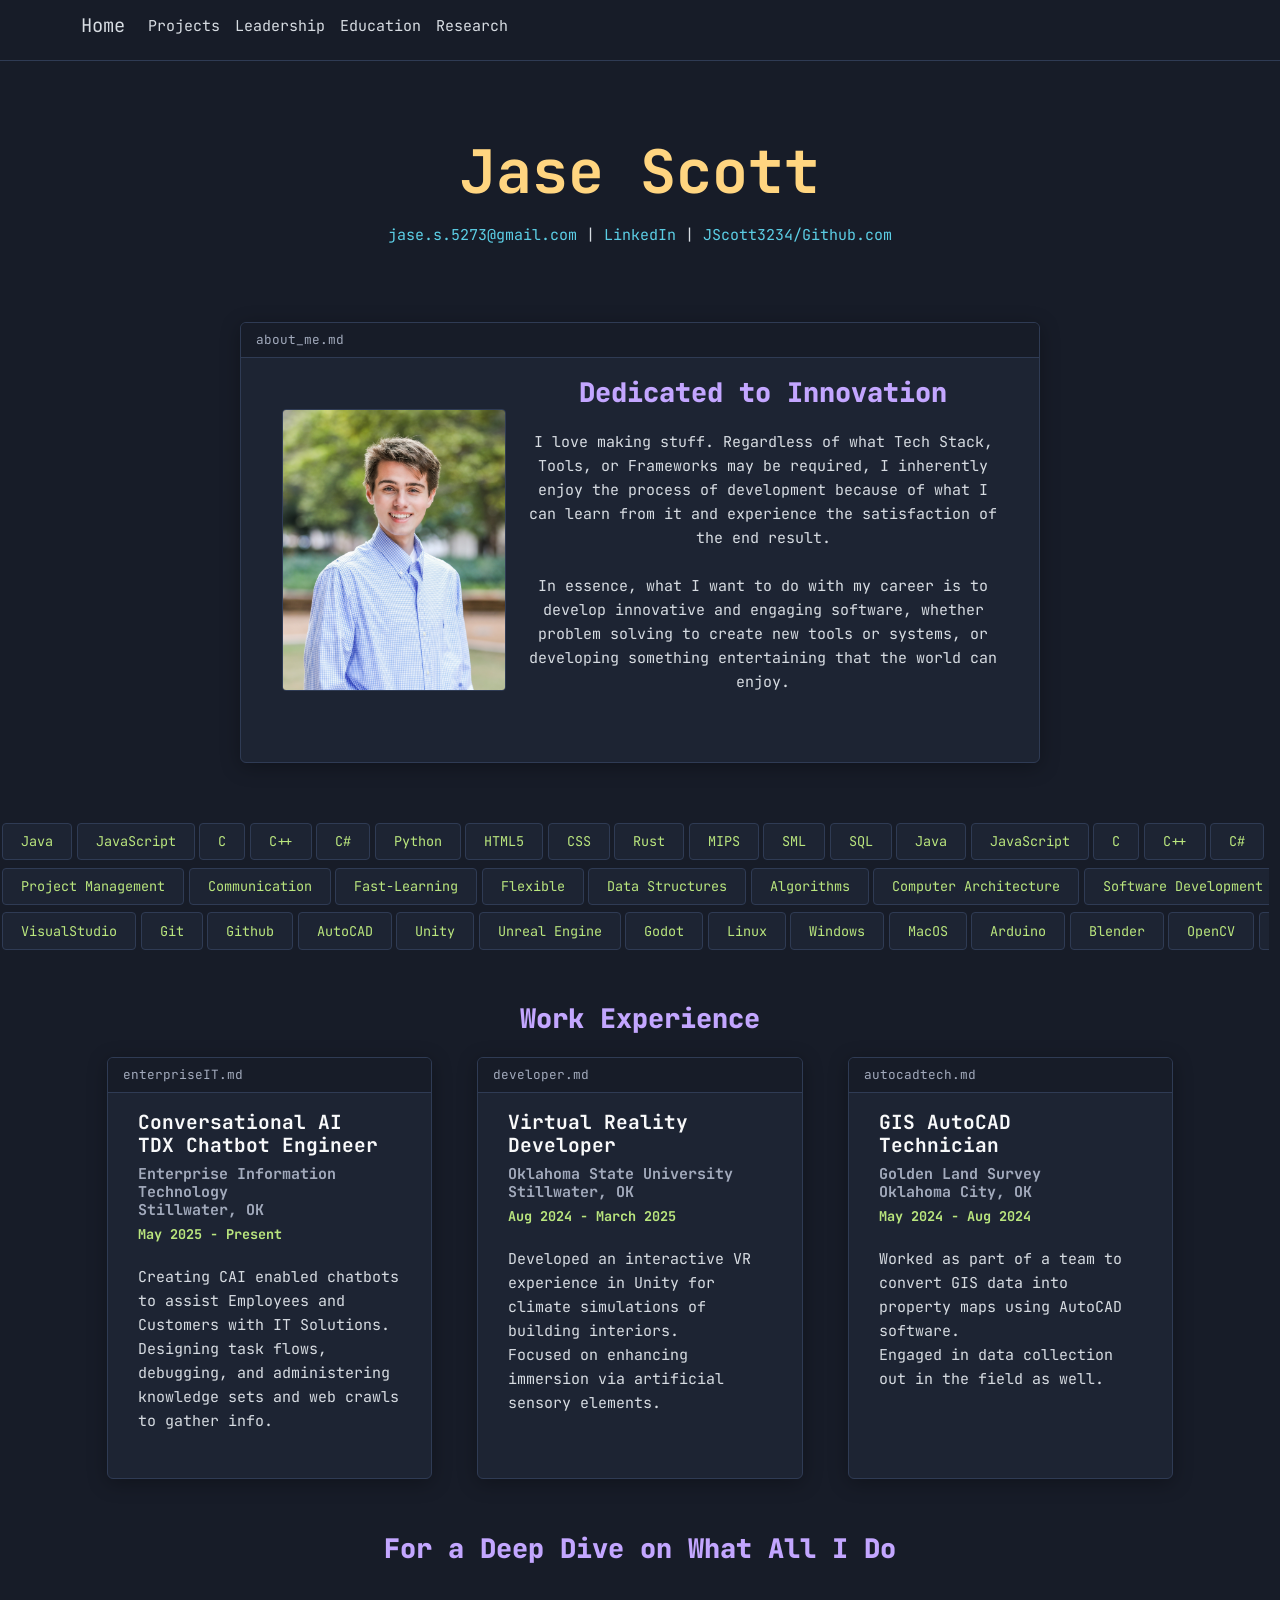
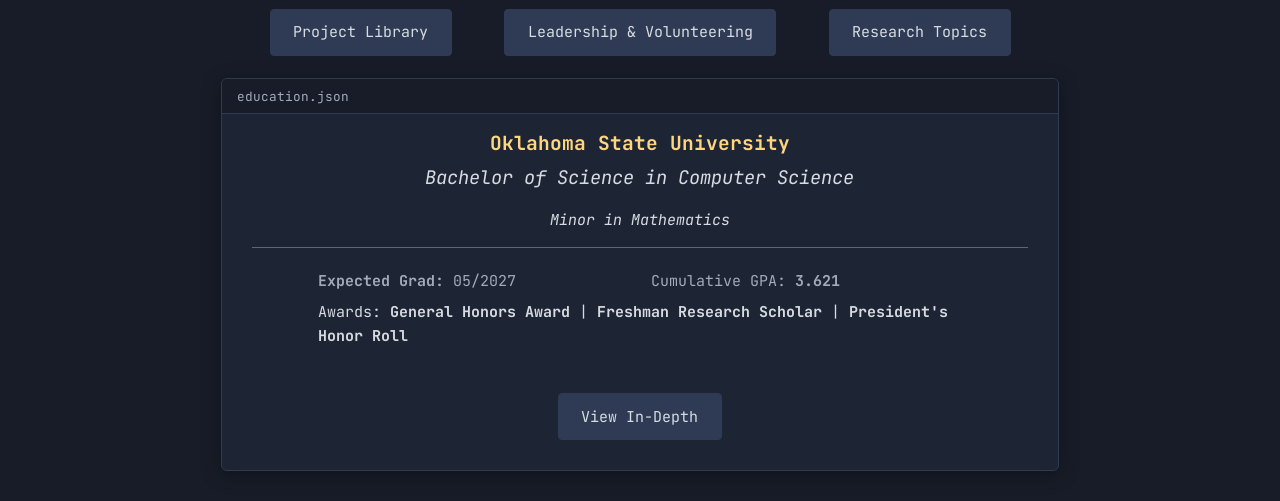
==== index.html @ 1dbb89af "Detail Fixes love me some smaller details, anyone to notice them does." ====
<!DOCTYPE html>
<html lang="en">

<head>
    <meta charset="utf-8" />
    <meta name="viewport" content="width=device-width, initial-scale=1.0" />
    <title>Jase Scott</title>
    <link href="https://cdn.jsdelivr.net/npm/bootstrap@5.3.3/dist/css/bootstrap.min.css" rel="stylesheet"
        integrity="sha384-QWTKZyjpPEjISv5WaRU9OFeRpok6YctnYmDr5pNlyT2bRjXh0JMhjY6hW+ALEwIH" crossorigin="anonymous">
    <link rel="stylesheet" href="./css/halcyon.css" asp-append-version="true" />
    <link rel="preconnect" href="https://fonts.googleapis.com">
    <link rel="preconnect" href="https://fonts.gstatic.com" crossorigin>
    <link href="https://fonts.googleapis.com/css2?family=Montserrat:ital,wght@0,100..900;1,100..900&display=swap"
        rel="stylesheet">
</head>

<body>
    <header>
        <nav class="navbar navbar-expand-sm navbar-dark box-shadow pb-3 pt-2" style="background-color: #162957;">
            <div class="container">
                <a class="navbar-brand" href="../index.html" style="color: mintcream;">Home</a>
            
                <button class="navbar-toggler" type="button" data-bs-toggle="collapse" data-bs-target="#navbarNav"
                    aria-controls="navbarNav" aria-expanded="false" aria-label="Toggle navigation">
                    <span class="navbar-toggler-icon"></span>
                </button>
            
                <div class="collapse navbar-collapse justify-content-between" id="navbarNav">
                    <ul class="navbar-nav flex-grow-1">
                        <li class="nav-item"><a class="nav-link" href="../pages/projects.html">Projects</a></li>
                        <li class="nav-item"><a class="nav-link" href="../pages/leadership.html">Leadership</a></li>
                        <li class="nav-item"><a class="nav-link" href="../pages/education.html">Education</a></li>
                        <li class="nav-item"><a class="nav-link" href="../pages/research.html">Research</a></li>
                    </ul>
                </div>
            </div>
        </nav>
    </header>
    <div class="container-fluid p-0 overflow-x-hidden">
        <main role="main" class="pb-0">

            <!-- Banner -->
            <div class="row banner justify-content-center">
                <h1>Jase Scott</h1>
                <div class="contactInfo">
                    <!-- TODO: What if I replaced these with SVG icons instead of text?-->
                    <p><a href="mailto:jase.s.5273@gmail.com" target="_blank">jase.s.5273@gmail.com</a> | <a
                            class="linklist" href="https://www.linkedin.com/in/jase-scott-a76980309/"
                            target="_blank">LinkedIn</a> | <a href="https://github.com/JScott3234"
                            target="_blank">JScott3234/Github.com</a> </p>
                </div>
            </div>

            <!-- Personal Message -->
            <div class="row personal justify-content-center">
                <div class="col-md-8 px-5 ">
                    <div class="row align-items-center personalContainer editor-container" data-tab="about_me.md">
                        <div class="col-md-4 mb-2">
                            <img src="./images/The_Jase.JPG" alt="Portrait of Jase Scott"
                                class="personalImage img-fluid" />
                        </div>
                        <div class="col-md-8 text-center mb-4">
                            <h2><strong>Dedicated to Innovation</strong></h2>
                            <p>
                                I love making stuff. Regardless of what Tech Stack, Tools, or Frameworks may be
                                required, I inherently enjoy the process of development because of what I can learn from
                                it and experience the satisfaction of the end result.
                                <br />
                                <br />
                                In essence, what I want to do with my career is to develop innovative and engaging
                                software, whether problem solving to create new tools or systems, or developing
                                something
                                entertaining that the world can enjoy.
                            </p>
                        </div>
                    </div>
                </div>
            </div>

            <!-- Skills I want to DOM Pop it, but I also don't know how taxing it would be on the load time-->
            <div class="row skills">

                <div class="languagesTicker">
                    <span class="tickerItem">Java</span>
                    <span class="tickerItem">JavaScript</span>
                    <span class="tickerItem">C</span>
                    <span class="tickerItem">C++</span>
                    <span class="tickerItem">C#</span>
                    <span class="tickerItem">Python</span>
                    <span class="tickerItem">HTML5</span>
                    <span class="tickerItem">CSS</span>
                    <span class="tickerItem">Rust</span>
                    <span class="tickerItem">MIPS</span>
                    <span class="tickerItem">SML</span>
                    <span class="tickerItem">SQL</span>
                    <span class="tickerItem">Java</span>
                    <span class="tickerItem">JavaScript</span>
                    <span class="tickerItem">C</span>
                    <span class="tickerItem">C++</span>
                    <span class="tickerItem">C#</span>
                    <span class="tickerItem">Python</span>
                    <span class="tickerItem">HTML5</span>
                    <span class="tickerItem">CSS</span>
                    <span class="tickerItem">Rust</span>
                    <span class="tickerItem">MIPS</span>
                    <span class="tickerItem">SML</span>
                    <span class="tickerItem">SQL</span>
                    <span class="tickerItem">Java</span>
                    <span class="tickerItem">JavaScript</span>
                    <span class="tickerItem">C</span>
                    <span class="tickerItem">C++</span>
                    <span class="tickerItem">C#</span>
                    <span class="tickerItem">Python</span>
                    <span class="tickerItem">HTML5</span>
                    <span class="tickerItem">CSS</span>
                    <span class="tickerItem">Rust</span>
                    <span class="tickerItem">MIPS</span>
                    <span class="tickerItem">SML</span>
                    <span class="tickerItem">SQL</span>
                    <span class="tickerItem">Java</span>
                    <span class="tickerItem">JavaScript</span>
                    <span class="tickerItem">C</span>
                    <span class="tickerItem">C++</span>
                    <span class="tickerItem">C#</span>
                    <span class="tickerItem">Python</span>
                    <span class="tickerItem">HTML5</span>
                    <span class="tickerItem">CSS</span>
                    <span class="tickerItem">Rust</span>
                    <span class="tickerItem">MIPS</span>
                    <span class="tickerItem">SML</span>
                    <span class="tickerItem">SQL</span>
                </div>

                <div class="skillsTicker">
                    <span class="tickerItem">Project Management</span>
                    <span class="tickerItem">Communication</span>
                    <span class="tickerItem">Fast-Learning</span>
                    <span class="tickerItem">Flexible</span>
                    <span class="tickerItem">Data Structures</span>
                    <span class="tickerItem">Algorithms</span>
                    <span class="tickerItem">Computer Architecture</span>
                    <span class="tickerItem">Software Development</span>
                    <span class="tickerItem">Game Development</span>
                    <span class="tickerItem">Documentation</span>
                    <span class="tickerItem">Debugging</span>
                    <span class="tickerItem">Prototyping</span>
                    <span class="tickerItem">SDLC(AGILE)</span>
                    <span class="tickerItem">Project Management</span>
                    <span class="tickerItem">Communication</span>
                    <span class="tickerItem">Fast-Learning</span>
                    <span class="tickerItem">Flexible</span>
                    <span class="tickerItem">Data Structures</span>
                    <span class="tickerItem">Algorithms</span>
                    <span class="tickerItem">Computer Architecture</span>
                    <span class="tickerItem">Software Development</span>
                    <span class="tickerItem">Game Development</span>
                    <span class="tickerItem">Documentation</span>
                    <span class="tickerItem">Debugging</span>
                    <span class="tickerItem">Prototyping</span>
                    <span class="tickerItem">SDLC(AGILE)</span>

                </div>

                <div class="toolsTicker">
                    <span class="tickerItem">VisualStudio</span>
                    <span class="tickerItem">Git</span>
                    <span class="tickerItem">Github</span>
                    <span class="tickerItem">AutoCAD</span>
                    <span class="tickerItem">Unity</span>
                    <span class="tickerItem">Unreal Engine</span>
                    <span class="tickerItem">Godot</span>
                    <span class="tickerItem">Linux</span>
                    <span class="tickerItem">Windows</span>
                    <span class="tickerItem">MacOS</span>
                    <span class="tickerItem">Arduino</span>
                    <span class="tickerItem">Blender</span>
                    <span class="tickerItem">OpenCV</span>
                    <span class="tickerItem">ROS</span>
                    <span class="tickerItem">Android</span>
                    <span class="tickerItem">Virtual Reality</span>
                    <span class="tickerItem">Augmented Reality</span>
                    <span class="tickerItem">SQL Server Management Studio</span>
                    <span class="tickerItem">Matlab</span>
                    <span class="tickerItem">.NET</span>
                    <span class="tickerItem">VisualStudio</span>
                    <span class="tickerItem">Git</span>
                    <span class="tickerItem">Github</span>
                    <span class="tickerItem">AutoCAD</span>
                    <span class="tickerItem">Unity</span>
                    <span class="tickerItem">Unreal Engine</span>
                    <span class="tickerItem">Godot</span>
                    <span class="tickerItem">Linux</span>
                    <span class="tickerItem">Windows</span>
                    <span class="tickerItem">MacOS</span>
                    <span class="tickerItem">Arduino</span>
                    <span class="tickerItem">Blender</span>
                    <span class="tickerItem">OpenCV</span>
                    <span class="tickerItem">ROS</span>
                    <span class="tickerItem">Android</span>
                    <span class="tickerItem">Virtual Reality</span>
                    <span class="tickerItem">Augmented Reality</span>
                    <span class="tickerItem">SQL Server Management Studio</span>
                    <span class="tickerItem">Matlab</span>
                    <span class="tickerItem">.NET</span>
                </div>
            </div>

            <!-- Work Experience -->
            <div class="row work justify-content-center mt-3 align">
                <h2 class="text-center"><strong>Work Experience</strong></h2>

                <div class="col-10 col-md-3 workCard editor-container" data-tab="enterpriseIT.md">
                    <h3 class="text-light">Conversational AI</br>TDX Chatbot Engineer</h3>
                    <h4>Enterprise Information Technology </br> Stillwater, OK</h4>
                    <h5>May 2025 - Present</h5>
                    <p>Creating CAI enabled chatbots to assist Employees and Customers with IT Solutions. </br>
                        Designing task flows, debugging, and administering knowledge sets and web crawls to gather info.
                    </p>
                </div>

                <div class="col-10 col-md-3 workCard editor-container mx-5" data-tab="developer.md">
                    <h3 class="text-light">Virtual Reality Developer</h3>
                    <h4>Oklahoma State University </br> Stillwater, OK</h4>
                    <h5>Aug 2024 - March 2025</h5>
                    <p>Developed an interactive VR experience in Unity for climate simulations of building interiors. </br>
                        Focused on enhancing immersion via artificial sensory elements.</p>
                </div>

                <div class="col-10 col-md-3 workCard editor-container" data-tab="autocadtech.md">
                    <h3 class="text-light">GIS AutoCAD Technician</h3>
                    <h4>Golden Land Survey </br> Oklahoma City, OK</h4>
                    <h5>May 2024 - Aug 2024</h5>
                    <p>Worked as part of a team to convert GIS data into property maps using AutoCAD software. </br>
                        Engaged in data collection out in the field as well.
                    </p>
                </div>
            </div>

            <!-- Navigation Buttons -->
            <div class="row justify-content-center align-items-center buttonMenu text-center">
                <h2 class="text-center mt-4 mb-5"><strong>For a Deep Dive on What All I Do</strong></h2>
                <div class="col-12 col-md-auto mx-md-3 mb-2">
                    <a href="pages/projects.html"><button class="btn-dark">Project Library</button></a>
                </div>
                <div class="col-12 col-md-auto mx-md-3 mb-2">
                    <a href="pages/leadership.html"><button class="btn-dark">Leadership & Volunteering</button></a>
                </div>
                <div class="col-12 col-md-auto mx-md-3 mb-2">
                    <a href="pages/research.html"><button class="btn-dark">Research Topics</button></a>
                </div>
            </div>

            <!-- Education -->
            <div class="container-fluid education justify-content-center align-items-center text-center mt-3">
                <div class="col-md-8 mt-3 mx-auto">
                    <div class="collegeContainer editor-container" data-tab="education.json">
                        <h3 class="mb-2">Oklahoma State University</h3>
                        <p class="fs-5"><em>Bachelor of Science in Computer Science</em></p>
                        <p class="fs-7 mb-3"><em>Minor in Mathematics</em></p>

                        <hr class="hr opacity-50" />

                        <div class="row text-start justify-content-center fs-6 mt-4">
                            <div class="col-sm-5 mb-2">
                                <strong>Expected Grad:</strong> 05/2027
                            </div>
                            <div class="col-sm-5 mb-2">
                                Cumulative GPA: <b>3.621</b>
                            </div>
                            <div class="col-sm-10 mb-3">
                                <p>Awards: <b>General Honors Award</b> | <b>Freshman Research Scholar</b> | <b>President's Honor Roll</b></p>
                            </div>
                        </div>
                        <a href="pages/education.html" class="d-inline-block mt-3">
                            <button class="btn-dark m-0">View In-Depth</button>
                        </a>
                    </div>
                </div>
            </div>
        </main>
    </div>

    <script src="https://code.jquery.com/jquery-3.7.1.min.js"
        integrity="sha256-/JqT3SQfawRcv/BIHPThkBvs0OEvtFFmqPF/lYI/Cxo=" crossorigin="anonymous"></script>
    <script src="https://cdn.jsdelivr.net/npm/bootstrap@5.3.3/dist/js/bootstrap.bundle.min.js"
        integrity="sha384-YvpcrYf0tY3lHB60NNkmXc5s9fDVZLESaAA55NDzOxhy9GkcIdslK1eN7N6jIeHz" crossorigin="anonymous"></script>
</body>

</html>
---- css/halcyon.css ----
@import url('https://fonts.googleapis.com/css2?family=JetBrains+Mono:wght@400;500;700&display=swap');


:root {
    /* Halcyon Color Palette - thank you Brittany Chiang */
    --bg: #171c28;
    --card: #1d2433;
    --border: #2f3b54;
    --mainText: #d7dce2;
    --secondaryText: #a2aabc;
    --cyan: #5ccfe6;
    --purple: #c3a6ff;
    --yellow: #ffd580;
    --green: #bae67e;
    --orange: #ffae57;

    /* Accents */
    --red: #ef4444;
    --lightRed: #fca5a5;
    --lightBlue: #60a5fa;
    --darkBlue: #3b82f6;
    --lightOrange: #fdba74;
    --darkOrange: #fb923c;
}

html,
body {
    background-color: var(--bg);
    color: var(--secondaryText);
    font-family: 'JetBrains Mono', monospace;
    font-size: 15px;
    /*padding-bottom: 2.5rem;*/
}

h1,
h2,
h3,
h4,
h5,
h6 {
    font-weight: 700;
}

h1 {
    font-size: 4rem;
    color: var(--yellow);
    padding-top: 3rem;
    margin-bottom: 1rem;
}

@media (max-width: 768px) {
    h1 {
        font-size: 2.5rem;
    }
}

h2 {
    font-size: 1.8rem;
    color: var(--purple);
    margin-bottom: 1.5rem;
}

h3 {
    font-size: 1.3rem;
    color: var(--yellow);
}

p {
    color: var(--mainText);
    line-height: 1.6;
}

a {
    color: var(--orange);
    text-decoration: none;
    transition: color 0.2s;
}

a:hover {
    color: var(--yellow);
    text-decoration: underline;
}

/* Navbar (Workbench Top) */
.navbar {
    background-color: var(--bg) !important;
    border-bottom: 1px solid var(--border);
}

.navbar-brand,
.nav-link {
    color: var(--mainText) !important;
}

.nav-link:hover {
    color: var(--orange) !important;
}

/* Mobile dropdown panel */
@media (max-width: 575px) {
    .navbar-collapse {
        background-color: var(--card);
        border-top: 1px solid var(--border);
        padding: 0.5rem 1rem;
        border-radius: 0 0 6px 6px;
    }
}

/* Editor Container - made to look like a tab window */
.editor-container {
    background-color: var(--card);
    border: 1px solid var(--border);
    border-radius: 6px;
    position: relative;
    padding: 3.5rem 2rem 2rem 2rem;
    box-shadow: 0 4px 20px rgba(0, 0, 0, 0.3);
    margin-bottom: 2rem;
    transition: transform 0.2s ease, box-shadow 0.2s ease;
}

.editor-container:hover {
    transform: translateY(-4px);
    box-shadow: 0 8px 30px rgba(0, 0, 0, 0.4);
}

.editor-container::before {
    content: attr(data-tab);
    position: absolute;
    top: 0;
    left: 0;
    right: 0;
    height: 35px;
    background-color: var(--bg);
    border-bottom: 1px solid var(--border);
    border-radius: 5px 5px 0 0;
    display: flex;
    align-items: center;
    padding-left: 15px;
    color: var(--secondaryText);
    font-size: 0.85rem;
    font-family: 'JetBrains Mono', monospace;
}

/* Index Page */
.banner {
    text-align: center;
    padding: 2rem 1rem;
}

.contactInfo {
    color: var(--secondaryText);
    margin-bottom: 2rem;
}

.contactInfo a {
    color: var(--cyan);
}

.personalImage {
    border-radius: 4px;
    border: 1px solid var(--border);
    max-width: 100%;
    height: auto;
}

/* Work Experience */
.workCard {
    display: flex;
    flex-direction: column;
}

.workCard h4 {
    color: var(--secondaryText);
    font-size: 1rem;
    margin-bottom: 0.5rem;
}

.workCard h5 {
    color: var(--green);
    font-size: 0.9rem;
    margin-bottom: 1.5rem;
}

/* Buttons */
button,
.btn-dark,
.btn-primary {
    background-color: var(--border);
    color: var(--mainText);
    font-family: 'JetBrains Mono', monospace;
    border: 1px solid var(--border);
    border-radius: 4px;
    padding: 0.75rem 1.5rem;
    /*transition: all 0.2s;*/
    cursor: pointer;
}

button:hover,
.btn-dark:hover,
.btn-primary:hover {
    background-color: var(--orange);
    color: #1d2433;
    border: var(--orange);
}

/* Marquees (feels weird to call them tickers) */
.skills {
    width: 100%;
    overflow: hidden;
    padding: 2rem 0;
}

.languagesTicker,
.skillsTicker,
.toolsTicker {
    display: flex;
    white-space: nowrap;
    margin-bottom: 0.5rem;
}

.languagesTicker {
    animation: ticker 45s linear infinite;
}

.skillsTicker {
    animation: ticker2 45s linear infinite;
}

.toolsTicker {
    animation: ticker 45s linear infinite;
}

.tickerItem {
    display: inline-block;
    margin: 0 0.15rem;
    padding: 0.5rem 1.2rem;
    background: var(--card);
    border: 1px solid var(--border);
    border-radius: 4px;
    color: var(--green);
    font-size: 0.9rem;
}

@keyframes ticker {
    0% {
        transform: translate3d(0, 0, 0);
    }

    100% {
        transform: translate3d(-100%, 0, 0);
    }
}

@keyframes ticker2 {
    0% {
        transform: translate3d(-100%, 0, 0);
    }

    100% {
        transform: translate3d(0, 0, 0);
    }
}

/* Projects Page Elements */
.projContainer {
    background-color: var(--card);
    border: 1px solid var(--border);
    border-radius: 6px;
    overflow: hidden;
    transition: transform 0.2s ease, box-shadow 0.2s ease;
}

.projContainer:hover {
    transform: translateY(-4px);
    box-shadow: 0 8px 25px #056d30;
    /*border: var(--purple);*/
}

.projContainer .card-body {
    padding: 1.5rem;
    background-color: var(--card);
}

.projContainer .card-title {
    color: var(--cyan);
    font-weight: bold;
    margin-bottom: 1rem;
}

.projContainer .card-text {
    color: var(--mainText);
    font-size: 0.9rem;
}

.orange{
    color: var(--orange);
}

/* Footer */
.footer {
    background-color: var(--yellow);
    color: #171c28;
    text-align: center;
    padding: 0.4rem;
    margin-top: 2.5rem;
    font-size: 0.85rem;
    position: relative;
    /*Figure out how to fix this only when the bottom of page comes into view*/
    bottom: 0;
    left: 0;
    width: 100%;
    z-index: 1000;
    display: flex;
    justify-content: space-between;
    align-items: center;
}

.footer h3 {
    font-size: 0.85rem;
    margin: 0 0 0 1rem;
    color: #171c28;
}

.footer .contactInfo {
    margin: 0 1rem 0 0;
}

.footer p,
.footer a {
    color: #171c28;
    margin: 0;
}

.footer a:hover {
    color: var(--purple);
    text-decoration: none;
}

/* Leadership Custom Sections */
.thunderContainer {
    border: 1px solid var(--darkBlue) !important;
    box-shadow: 0 4px 20px rgba(79, 68, 239, 0.15) !important;
    /* Mimicking the club site's bkgd pattern*/
    background-image: url("../images/arena.jpg");
    background-size: fit-content;
}

.thunderContainer::before {
    border-bottom: 1px solid var(--darkBlue) !important;
    color: var(--darkBlue) !important;
}

.thunderTitle a {
    color: var(--darkBlue) !important;
}

.thunderBody {
    background-color: var(--card);
    border: 3px solid var(--darkOrange);
    border-radius: 6px;
}

.thunderAccent {
    color: var(--darkBlue) !important;
    font-size: 0.9rem;
    margin-bottom: 1.5rem;
}

.vgdcContainer {
    border: 1px solid var(--red) !important;
    box-shadow: 0 4px 20px rgba(239, 68, 68, 0.15) !important;
    /* Mimicking the club site's bkgd pattern*/
    background-image: radial-gradient(var(--border) 2px, transparent 2px);
    background-size: 5px 5px;
}

.vgdcContainer::before {
    border-bottom: 1px solid var(--red) !important;
    color: var(--red) !important;
}

.vgdcTitle a {
    color: var(--red) !important;
}

.vgdcBody {
    background-color: var(--card);
    border: 3px solid var(--red);
    border-radius: 6px;
}

.vgdcAccent {
    color: var(--lightRed) !important;
    font-size: 0.9rem;
    margin-bottom: 1.5rem;
}

.hackokContainer {
    border: 1px solid var(--orange) !important;
    box-shadow: 0 4px 20px rgba(249, 115, 22, 0.15) !important;
    background-image: url("../images/pcb.jpg");
    background-size: cover;
    background-color: gray;
}

.hackokContainer::before {
    border-bottom: 1px solid var(--orange) !important;
    color: var(--orange) !important;
}

.hackokTitle a {
    color: var(--lightOrange) !important;
}

.hackokBody {
    background-color: var(--card);
    border: 3px solid var(--darkOrange);
    border-radius: 6px;
}

.hackokAccent {
    color: var(--darkOrange) !important;
    font-size: 0.9rem;
    margin-bottom: 1.5rem;
}

.acmContainer {
    border: 1px solid var(--darkBlue) !important;
    box-shadow: 0 4px 20px rgba(59, 130, 246, 0.15) !important;
    background-image: url("../images/ide.png");
    background-size: cover;
}

.acmContainer::before {
    border-bottom: 1px solid var(--darkBlue) !important;
    color: var(--darkBlue) !important;
}

.acmTitle a {
    color: var(--lightBlue) !important;
}

.acmBody {
    background-color: var(--card);
    border: 3px solid var(--lightBlue);
    border-radius: 6px;
}

.acmAccent {
    color: var(--lightBlue) !important;
    font-size: 0.9rem;
    margin-bottom: 1.5rem;
}

/* Timeline Youtube tutorial by GreatStack along with template review on Bootstrap 5 Site */

.timeline{
    position: relative;
    max-width: 1200px;
    margin: 100px auto;
}

@keyframes moveline{
    0%{
        height: 0%;
    }
    100%{
        height: 100%
    }
}

@keyframes drop{
    0%{
        opacity: 0;
        transform: translateY(-30px);
    }
    100%{
        opacity: 1;
        transform: translate(0px);
    }
}

.timelineContainer{
    width: 45%;
    position: relative;
    animation: drop 1s linear forwards;
    opacity: 0;
    z-index: 2;
}

.timelineContainer:nth-child(1){
    animation-delay: 0s;
}

.timelineContainer:nth-child(2){
    animation-delay: 1s;
}

.timelineContainer:nth-child(3){
    animation-delay: 2s;
}

.timelineContainer:nth-child(4){
    animation-delay: 3s;
}

.timelineContainer:nth-child(5){
    animation-delay: 4s;
}

.timelineContainer:nth-child(6){
    animation-delay: 5s;
}

.left{
    left: 0;
}

.right{
    left: 55%;
}

/* Drawing the Line */
.timeline::after {
  content: "";
  position: absolute;
  width: 6px;
  background-color: #939597;
  top: 0;
  bottom: 0;
  left: 50%;
  margin-left: -3px;
  animation: moveline 5s linear forwards;
  z-index: 1;
}

/* Container around content */
.timelineContainer {
  position: relative;
  background-color: inherit;
  width: 50%;
}

/* The circles on the timeline */
.timelineContainer::after {
  content: "";
  position: absolute;
  width: 25px;
  height: 25px;
  right: -13px;
  background-color: #939597;
  border: 5px solid #f5df4d;
  top: 15px;
  border-radius: 50%;
  z-index: 2;
}

.left {
  padding: 0px 40px 20px 0px;
  left: 0;
}

.right {
  padding: 0px 0px 20px 40px;
  left: 50%;
}

/* arrows to the left container (pointing right) */
.left::before {
  content: " ";
  position: absolute;
  top: 18px;
  z-index: 1;
  right: 30px;
  border: medium solid white;
  border-width: 10px 0 10px 10px;
  border-color: transparent transparent transparent white;
}

/* arrows to the right container (pointing left) */
.right::before {
  content: " ";
  position: absolute;
  top: 18px;
  z-index: 1;
  left: 30px;
  border: medium solid white;
  border-width: 10px 10px 10px 0;
  border-color: transparent white transparent transparent;
}

/* Fix the circle for containers on the right side */
.right::after {
  left: -12px;
}

/* Responsive timeline adjustments for screens less than 600px wide */
@media screen and (max-width: 600px) {
  /* Place the timelime to the left */
  .timeline::after {
    left: 31px;
  }

  /* Full-width containers */
  .timelineContainer {
    width: 100%;
    padding-left: 70px;
    padding-right: 25px;
  }

  /* all arrows are pointing leftwards */
  .timelineContainer::before {
    left: 60px;
    border: medium solid white;
    border-width: 10px 10px 10px 0;
    border-color: transparent white transparent transparent;
  }

  /* Make sure all circles are at the same spot */
  .left::after,
  .right::after {
    left: 18px;
  }

  .left::before {
    right: auto;
  }

  /* Make all right containers behave like the left ones */
  .right {
    left: 0%;
  }
}

/*#23e64a  - love this color*/
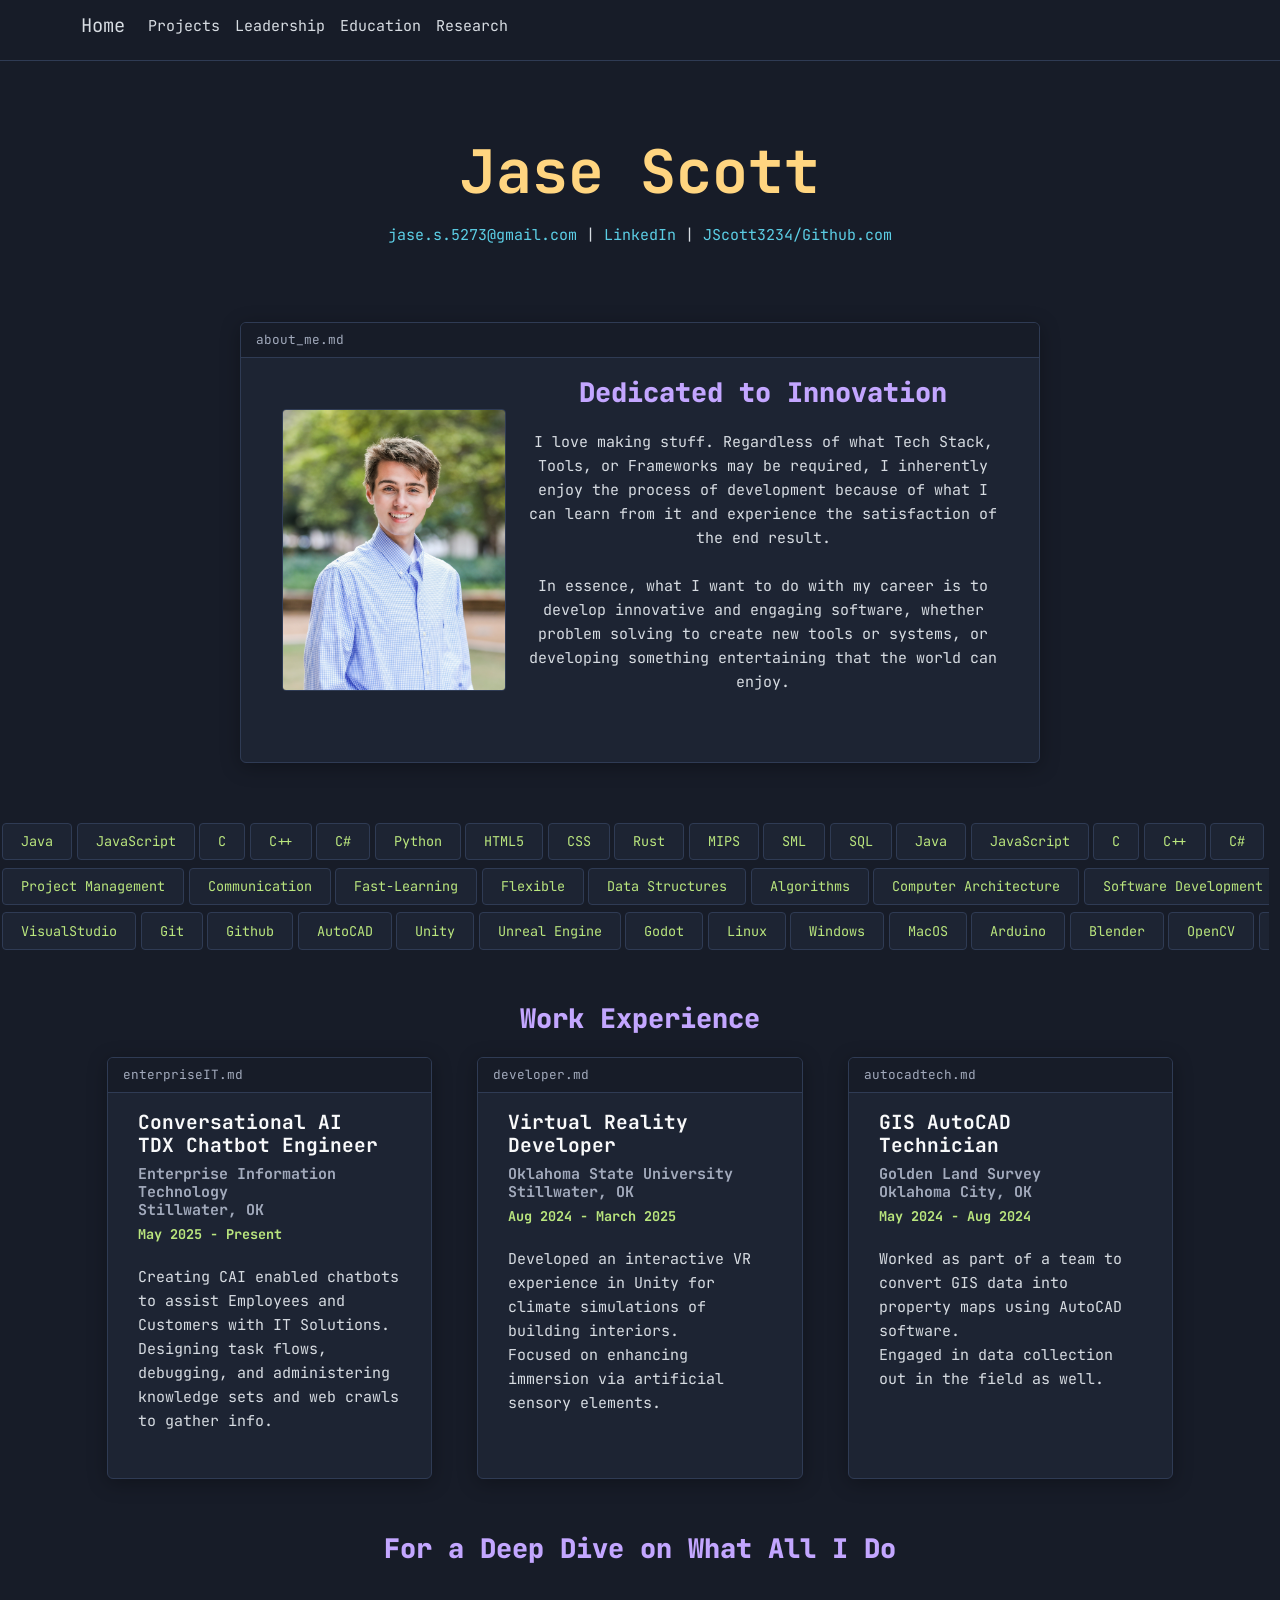
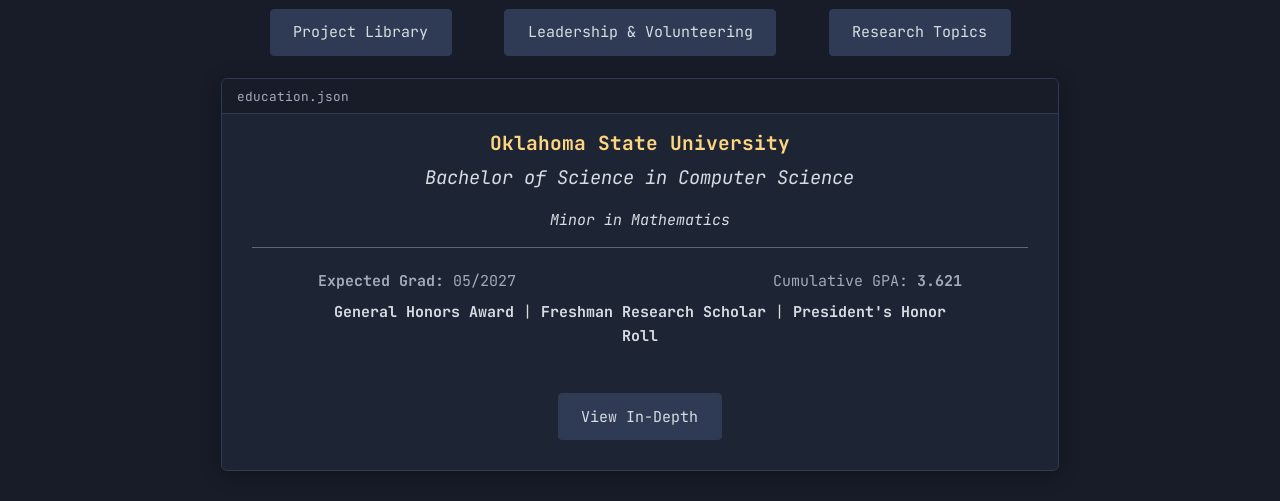
==== commit 97f95822: "Lexical Fixes and Education Tab format fix Stuff looks even now, and represents the professors I've " ====
--- a/index.html
+++ b/index.html
@@ -261,14 +261,14 @@
                         <hr class="hr opacity-50" />
 
                         <div class="row text-start justify-content-center fs-6 mt-4">
-                            <div class="col-sm-5 mb-2">
+                            <div class="col-sm-5 mb-2 text-start">
                                 <strong>Expected Grad:</strong> 05/2027
                             </div>
-                            <div class="col-sm-5 mb-2">
+                            <div class="col-sm-5 mb-2 text-end">
                                 Cumulative GPA: <b>3.621</b>
                             </div>
-                            <div class="col-sm-10 mb-3">
-                                <p>Awards: <b>General Honors Award</b> | <b>Freshman Research Scholar</b> | <b>President's Honor Roll</b></p>
+                            <div class="col-sm-10 mb-3 text-center">
+                                <p><b>General Honors Award</b> | <b>Freshman Research Scholar</b> | <b>President's Honor Roll</b></p>
                             </div>
                         </div>
                         <a href="pages/education.html" class="d-inline-block mt-3">
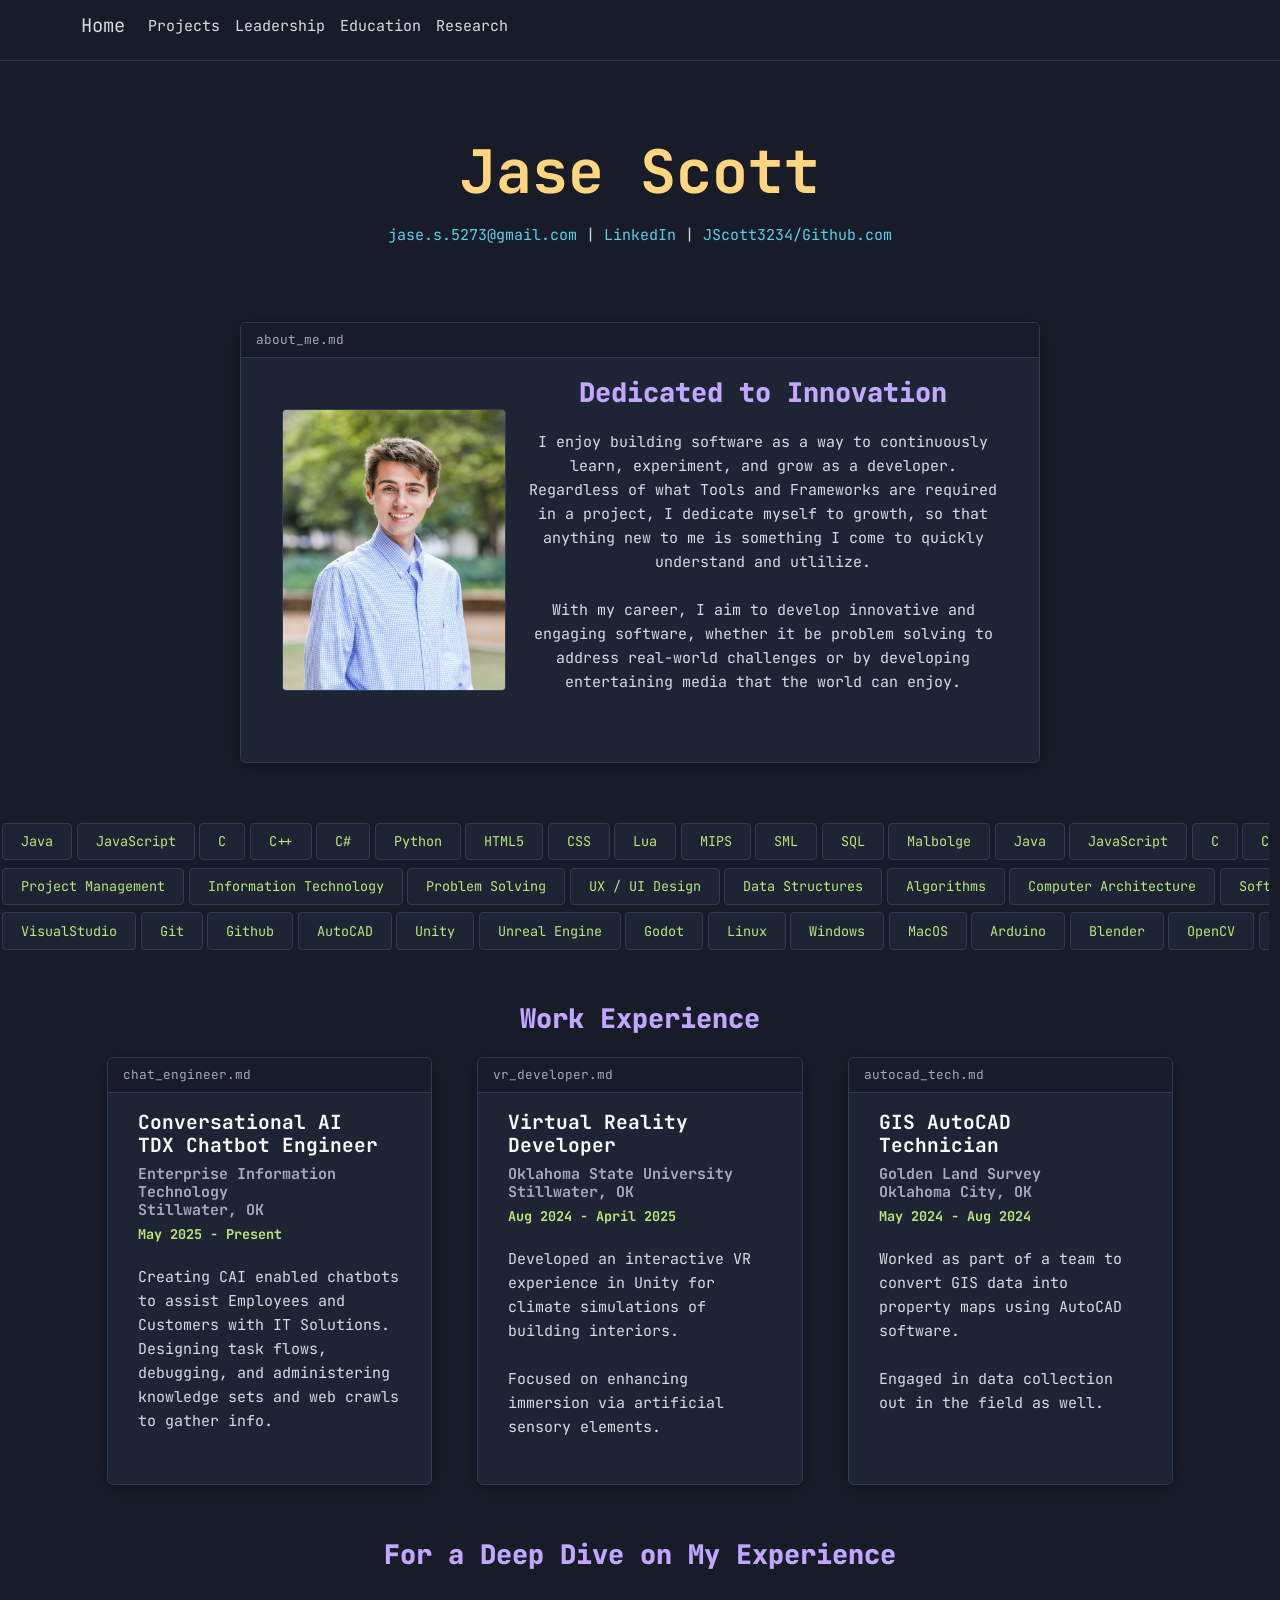
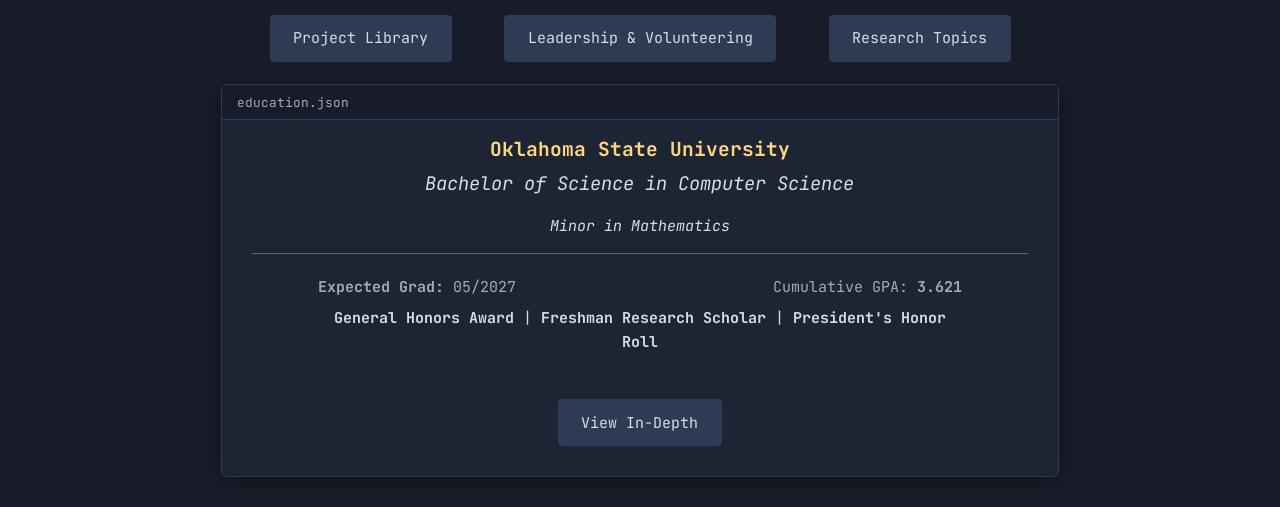
==== commit e4e6275b: "Carousels and Feedback Updates Made a carousel to display more than 4 projects per row, and enhanced" ====
--- a/index.html
+++ b/index.html
@@ -62,15 +62,17 @@
                         <div class="col-md-8 text-center mb-4">
                             <h2><strong>Dedicated to Innovation</strong></h2>
                             <p>
-                                I love making stuff. Regardless of what Tech Stack, Tools, or Frameworks may be
+                                <!--I love making stuff. Regardless of what Tech Stack, Tools, or Frameworks may be
                                 required, I inherently enjoy the process of development because of what I can learn from
-                                it and experience the satisfaction of the end result.
+                                it and experience the satisfaction of the end result.-->
+                                I enjoy building software as a way to continuously learn, experiment, and grow as a developer. 
+                                Regardless of what Tools and Frameworks are required in a project, I dedicate myself to growth, 
+                                so that anything new to me is something I come to quickly understand and utlilize.
                                 <br />
                                 <br />
-                                In essence, what I want to do with my career is to develop innovative and engaging
-                                software, whether problem solving to create new tools or systems, or developing
-                                something
-                                entertaining that the world can enjoy.
+                                With my career, I aim to develop innovative and engaging
+                                software, whether it be problem solving to address real-world challenges
+                                or by developing entertaining media that the world can enjoy.
                             </p>
                         </div>
                     </div>
@@ -89,43 +91,44 @@
                     <span class="tickerItem">Python</span>
                     <span class="tickerItem">HTML5</span>
                     <span class="tickerItem">CSS</span>
-                    <span class="tickerItem">Rust</span>
-                    <span class="tickerItem">MIPS</span>
-                    <span class="tickerItem">SML</span>
-                    <span class="tickerItem">SQL</span>
-                    <span class="tickerItem">Java</span>
-                    <span class="tickerItem">JavaScript</span>
-                    <span class="tickerItem">C</span>
-                    <span class="tickerItem">C++</span>
-                    <span class="tickerItem">C#</span>
-                    <span class="tickerItem">Python</span>
-                    <span class="tickerItem">HTML5</span>
-                    <span class="tickerItem">CSS</span>
-                    <span class="tickerItem">Rust</span>
-                    <span class="tickerItem">MIPS</span>
-                    <span class="tickerItem">SML</span>
-                    <span class="tickerItem">SQL</span>
-                    <span class="tickerItem">Java</span>
-                    <span class="tickerItem">JavaScript</span>
-                    <span class="tickerItem">C</span>
-                    <span class="tickerItem">C++</span>
-                    <span class="tickerItem">C#</span>
-                    <span class="tickerItem">Python</span>
-                    <span class="tickerItem">HTML5</span>
-                    <span class="tickerItem">CSS</span>
-                    <span class="tickerItem">Rust</span>
-                    <span class="tickerItem">MIPS</span>
-                    <span class="tickerItem">SML</span>
-                    <span class="tickerItem">SQL</span>
-                    <span class="tickerItem">Java</span>
-                    <span class="tickerItem">JavaScript</span>
-                    <span class="tickerItem">C</span>
-                    <span class="tickerItem">C++</span>
-                    <span class="tickerItem">C#</span>
-                    <span class="tickerItem">Python</span>
-                    <span class="tickerItem">HTML5</span>
-                    <span class="tickerItem">CSS</span>
-                    <span class="tickerItem">Rust</span>
+                    <span class="tickerItem">Lua</span>
+                    <span class="tickerItem">MIPS</span>
+                    <span class="tickerItem">SML</span>
+                    <span class="tickerItem">SQL</span>
+                    <span class="tickerItem">Malbolge</span>
+                    <span class="tickerItem">Java</span>
+                    <span class="tickerItem">JavaScript</span>
+                    <span class="tickerItem">C</span>
+                    <span class="tickerItem">C++</span>
+                    <span class="tickerItem">C#</span>
+                    <span class="tickerItem">Python</span>
+                    <span class="tickerItem">HTML5</span>
+                    <span class="tickerItem">CSS</span>
+                    <span class="tickerItem">Lua</span>
+                    <span class="tickerItem">MIPS</span>
+                    <span class="tickerItem">SML</span>
+                    <span class="tickerItem">SQL</span>
+                    <span class="tickerItem">Java</span>
+                    <span class="tickerItem">JavaScript</span>
+                    <span class="tickerItem">C</span>
+                    <span class="tickerItem">C++</span>
+                    <span class="tickerItem">C#</span>
+                    <span class="tickerItem">Python</span>
+                    <span class="tickerItem">HTML5</span>
+                    <span class="tickerItem">CSS</span>
+                    <span class="tickerItem">Lua</span>
+                    <span class="tickerItem">MIPS</span>
+                    <span class="tickerItem">SML</span>
+                    <span class="tickerItem">SQL</span>
+                    <span class="tickerItem">Java</span>
+                    <span class="tickerItem">JavaScript</span>
+                    <span class="tickerItem">C</span>
+                    <span class="tickerItem">C++</span>
+                    <span class="tickerItem">C#</span>
+                    <span class="tickerItem">Python</span>
+                    <span class="tickerItem">HTML5</span>
+                    <span class="tickerItem">CSS</span>
+                    <span class="tickerItem">Lua</span>
                     <span class="tickerItem">MIPS</span>
                     <span class="tickerItem">SML</span>
                     <span class="tickerItem">SQL</span>
@@ -133,9 +136,9 @@
 
                 <div class="skillsTicker">
                     <span class="tickerItem">Project Management</span>
-                    <span class="tickerItem">Communication</span>
-                    <span class="tickerItem">Fast-Learning</span>
-                    <span class="tickerItem">Flexible</span>
+                    <span class="tickerItem">Information Technology</span>
+                    <span class="tickerItem">Problem Solving</span>
+                    <span class="tickerItem">UX / UI Design</span>
                     <span class="tickerItem">Data Structures</span>
                     <span class="tickerItem">Algorithms</span>
                     <span class="tickerItem">Computer Architecture</span>
@@ -144,11 +147,11 @@
                     <span class="tickerItem">Documentation</span>
                     <span class="tickerItem">Debugging</span>
                     <span class="tickerItem">Prototyping</span>
-                    <span class="tickerItem">SDLC(AGILE)</span>
+                    <span class="tickerItem">Agile</span>
                     <span class="tickerItem">Project Management</span>
-                    <span class="tickerItem">Communication</span>
-                    <span class="tickerItem">Fast-Learning</span>
-                    <span class="tickerItem">Flexible</span>
+                    <span class="tickerItem">Information Technology</span>
+                    <span class="tickerItem">Problem Solving</span>
+                    <span class="tickerItem">UX / UI Design</span>
                     <span class="tickerItem">Data Structures</span>
                     <span class="tickerItem">Algorithms</span>
                     <span class="tickerItem">Computer Architecture</span>
@@ -157,7 +160,7 @@
                     <span class="tickerItem">Documentation</span>
                     <span class="tickerItem">Debugging</span>
                     <span class="tickerItem">Prototyping</span>
-                    <span class="tickerItem">SDLC(AGILE)</span>
+                    <span class="tickerItem">Agile</span>
 
                 </div>
 
@@ -177,8 +180,7 @@
                     <span class="tickerItem">OpenCV</span>
                     <span class="tickerItem">ROS</span>
                     <span class="tickerItem">Android</span>
-                    <span class="tickerItem">Virtual Reality</span>
-                    <span class="tickerItem">Augmented Reality</span>
+                    <span class="tickerItem">Extended Reality</span>
                     <span class="tickerItem">SQL Server Management Studio</span>
                     <span class="tickerItem">Matlab</span>
                     <span class="tickerItem">.NET</span>
@@ -197,8 +199,7 @@
                     <span class="tickerItem">OpenCV</span>
                     <span class="tickerItem">ROS</span>
                     <span class="tickerItem">Android</span>
-                    <span class="tickerItem">Virtual Reality</span>
-                    <span class="tickerItem">Augmented Reality</span>
+                    <span class="tickerItem">Extended Reality</span>
                     <span class="tickerItem">SQL Server Management Studio</span>
                     <span class="tickerItem">Matlab</span>
                     <span class="tickerItem">.NET</span>
@@ -209,7 +210,7 @@
             <div class="row work justify-content-center mt-3 align">
                 <h2 class="text-center"><strong>Work Experience</strong></h2>
 
-                <div class="col-10 col-md-3 workCard editor-container" data-tab="enterpriseIT.md">
+                <div class="col-10 col-md-3 workCard editor-container" data-tab="chat_engineer.md">
                     <h3 class="text-light">Conversational AI</br>TDX Chatbot Engineer</h3>
                     <h4>Enterprise Information Technology </br> Stillwater, OK</h4>
                     <h5>May 2025 - Present</h5>
@@ -218,19 +219,19 @@
                     </p>
                 </div>
 
-                <div class="col-10 col-md-3 workCard editor-container mx-5" data-tab="developer.md">
+                <div class="col-10 col-md-3 workCard editor-container mx-5" data-tab="vr_developer.md">
                     <h3 class="text-light">Virtual Reality Developer</h3>
                     <h4>Oklahoma State University </br> Stillwater, OK</h4>
-                    <h5>Aug 2024 - March 2025</h5>
-                    <p>Developed an interactive VR experience in Unity for climate simulations of building interiors. </br>
+                    <h5>Aug 2024 - April 2025</h5>
+                    <p>Developed an interactive VR experience in Unity for climate simulations of building interiors. </br></br>
                         Focused on enhancing immersion via artificial sensory elements.</p>
                 </div>
 
-                <div class="col-10 col-md-3 workCard editor-container" data-tab="autocadtech.md">
+                <div class="col-10 col-md-3 workCard editor-container" data-tab="autocad_tech.md">
                     <h3 class="text-light">GIS AutoCAD Technician</h3>
                     <h4>Golden Land Survey </br> Oklahoma City, OK</h4>
                     <h5>May 2024 - Aug 2024</h5>
-                    <p>Worked as part of a team to convert GIS data into property maps using AutoCAD software. </br>
+                    <p>Worked as part of a team to convert GIS data into property maps using AutoCAD software. </br></br>
                         Engaged in data collection out in the field as well.
                     </p>
                 </div>
@@ -238,7 +239,7 @@
 
             <!-- Navigation Buttons -->
             <div class="row justify-content-center align-items-center buttonMenu text-center">
-                <h2 class="text-center mt-4 mb-5"><strong>For a Deep Dive on What All I Do</strong></h2>
+                <h2 class="text-center mt-4 mb-5"><strong>For a Deep Dive on My Experience</strong></h2>
                 <div class="col-12 col-md-auto mx-md-3 mb-2">
                     <a href="pages/projects.html"><button class="btn-dark">Project Library</button></a>
                 </div>
--- a/css/halcyon.css
+++ b/css/halcyon.css
@@ -292,7 +292,7 @@
     font-size: 0.9rem;
 }
 
-.orange{
+.orange {
     color: var(--orange);
 }
 
@@ -454,33 +454,35 @@
 
 /* Timeline Youtube tutorial by GreatStack along with template review on Bootstrap 5 Site */
 
-.timeline{
+.timeline {
     position: relative;
     max-width: 1200px;
     margin: 100px auto;
 }
 
-@keyframes moveline{
-    0%{
+@keyframes moveline {
+    0% {
         height: 0%;
     }
-    100%{
+
+    100% {
         height: 100%
     }
 }
 
-@keyframes drop{
-    0%{
+@keyframes drop {
+    0% {
         opacity: 0;
         transform: translateY(-30px);
     }
-    100%{
+
+    100% {
         opacity: 1;
         transform: translate(0px);
     }
 }
 
-.timelineContainer{
+.timelineContainer {
     width: 45%;
     position: relative;
     animation: drop 1s linear forwards;
@@ -488,148 +490,222 @@
     z-index: 2;
 }
 
-.timelineContainer:nth-child(1){
+.timelineContainer:nth-child(1) {
     animation-delay: 0s;
 }
 
-.timelineContainer:nth-child(2){
+.timelineContainer:nth-child(2) {
     animation-delay: 1s;
 }
 
-.timelineContainer:nth-child(3){
+.timelineContainer:nth-child(3) {
     animation-delay: 2s;
 }
 
-.timelineContainer:nth-child(4){
+.timelineContainer:nth-child(4) {
     animation-delay: 3s;
 }
 
-.timelineContainer:nth-child(5){
+.timelineContainer:nth-child(5) {
     animation-delay: 4s;
 }
 
-.timelineContainer:nth-child(6){
+.timelineContainer:nth-child(6) {
     animation-delay: 5s;
 }
 
-.left{
+.left {
     left: 0;
 }
 
-.right{
+.right {
     left: 55%;
 }
 
 /* Drawing the Line */
 .timeline::after {
-  content: "";
-  position: absolute;
-  width: 6px;
-  background-color: #939597;
-  top: 0;
-  bottom: 0;
-  left: 50%;
-  margin-left: -3px;
-  animation: moveline 5s linear forwards;
-  z-index: 1;
+    content: "";
+    position: absolute;
+    width: 6px;
+    background-color: #939597;
+    top: 0;
+    bottom: 0;
+    left: 50%;
+    margin-left: -3px;
+    animation: moveline 5s linear forwards;
+    z-index: 1;
 }
 
 /* Container around content */
 .timelineContainer {
-  position: relative;
-  background-color: inherit;
-  width: 50%;
+    position: relative;
+    background-color: inherit;
+    width: 50%;
 }
 
 /* The circles on the timeline */
 .timelineContainer::after {
-  content: "";
-  position: absolute;
-  width: 25px;
-  height: 25px;
-  right: -13px;
-  background-color: #939597;
-  border: 5px solid #f5df4d;
-  top: 15px;
-  border-radius: 50%;
-  z-index: 2;
+    content: "";
+    position: absolute;
+    width: 25px;
+    height: 25px;
+    right: -13px;
+    background-color: #939597;
+    border: 5px solid #f5df4d;
+    top: 15px;
+    border-radius: 50%;
+    z-index: 2;
 }
 
 .left {
-  padding: 0px 40px 20px 0px;
-  left: 0;
+    padding: 0px 40px 20px 0px;
+    left: 0;
 }
 
 .right {
-  padding: 0px 0px 20px 40px;
-  left: 50%;
+    padding: 0px 0px 20px 40px;
+    left: 50%;
 }
 
 /* arrows to the left container (pointing right) */
 .left::before {
-  content: " ";
-  position: absolute;
-  top: 18px;
-  z-index: 1;
-  right: 30px;
-  border: medium solid white;
-  border-width: 10px 0 10px 10px;
-  border-color: transparent transparent transparent white;
+    content: " ";
+    position: absolute;
+    top: 18px;
+    z-index: 1;
+    right: 30px;
+    border: medium solid white;
+    border-width: 10px 0 10px 10px;
+    border-color: transparent transparent transparent white;
 }
 
 /* arrows to the right container (pointing left) */
 .right::before {
-  content: " ";
-  position: absolute;
-  top: 18px;
-  z-index: 1;
-  left: 30px;
-  border: medium solid white;
-  border-width: 10px 10px 10px 0;
-  border-color: transparent white transparent transparent;
-}
-
-/* Fix the circle for containers on the right side */
-.right::after {
-  left: -12px;
-}
-
-/* Responsive timeline adjustments for screens less than 600px wide */
-@media screen and (max-width: 600px) {
-  /* Place the timelime to the left */
-  .timeline::after {
-    left: 31px;
-  }
-
-  /* Full-width containers */
-  .timelineContainer {
-    width: 100%;
-    padding-left: 70px;
-    padding-right: 25px;
-  }
-
-  /* all arrows are pointing leftwards */
-  .timelineContainer::before {
-    left: 60px;
+    content: " ";
+    position: absolute;
+    top: 18px;
+    z-index: 1;
+    left: 30px;
     border: medium solid white;
     border-width: 10px 10px 10px 0;
     border-color: transparent white transparent transparent;
-  }
-
-  /* Make sure all circles are at the same spot */
-  .left::after,
-  .right::after {
-    left: 18px;
-  }
-
-  .left::before {
-    right: auto;
-  }
-
-  /* Make all right containers behave like the left ones */
-  .right {
-    left: 0%;
-  }
-}
-
-/*#23e64a  - love this color*/+}
+
+/* Fix the circle for containers on the right side */
+.right::after {
+    left: -12px;
+}
+
+/* Responsive timeline adjustments for screens less than 600px wide */
+@media screen and (max-width: 600px) {
+
+    /* Place the timelime to the left */
+    .timeline::after {
+        left: 31px;
+    }
+
+    /* Full-width containers */
+    .timelineContainer {
+        width: 100%;
+        padding-left: 70px;
+        padding-right: 25px;
+    }
+
+    /* all arrows are pointing leftwards */
+    .timelineContainer::before {
+        left: 60px;
+        border: medium solid white;
+        border-width: 10px 10px 10px 0;
+        border-color: transparent white transparent transparent;
+    }
+
+    /* Make sure all circles are at the same spot */
+    .left::after,
+    .right::after {
+        left: 18px;
+    }
+
+    .left::before {
+        right: auto;
+    }
+
+    /* Make all right containers behave like the left ones */
+    .right {
+        left: 0%;
+    }
+}
+
+/*#23e64a  - love this color*/
+
+.proj-carousel-hidden {
+    display: none !important;
+}
+
+.proj-carousel {
+    position: relative;
+    width: 100%;
+    padding: 0 1rem;
+    box-sizing: border-box;
+}
+
+.proj-carousel-track {
+    display: flex;
+    gap: 1.25rem;
+    overflow-x: auto;
+    scroll-behavior: smooth;
+    scroll-snap-type: x mandatory;
+    scrollbar-width: thin;
+    /* Firefox */
+    scrollbar-color: var(--border) var(--bg);
+    /* Firefox */
+    padding: 1rem 0 2rem 0;
+}
+
+.proj-carousel-track::-webkit-scrollbar {
+    height: 6px;
+    /* Chrome/Safari */
+}
+
+.proj-carousel-track::-webkit-scrollbar-track {
+    background: var(--bg);
+    border-radius: 4px;
+}
+
+.proj-carousel-track::-webkit-scrollbar-thumb {
+    background: var(--border);
+    border-radius: 4px;
+}
+
+.proj-carousel-track::-webkit-scrollbar-thumb:hover {
+    background: var(--secondaryText);
+}
+
+/* Card wrapper fills grid cell */
+.proj-card-wrapper {
+    /* Width allows 4 cards plus a 'peek' of the next */
+    flex: 0 0 calc(92% / 4);
+    scroll-snap-align: start;
+    display: flex;
+    flex-direction: column;
+}
+
+/* 2 cols on tablet, 1 on mobile */
+@media (max-width: 900px) {
+    .proj-card-wrapper {
+        flex: 0 0 calc(90% / 2);
+    }
+
+    .proj-carousel {
+        padding: 0 1rem;
+    }
+}
+
+@media (max-width: 576px) {
+    .proj-card-wrapper {
+        flex: 0 0 85%;
+    }
+
+    .proj-carousel {
+        padding: 0 1rem;
+    }
+}
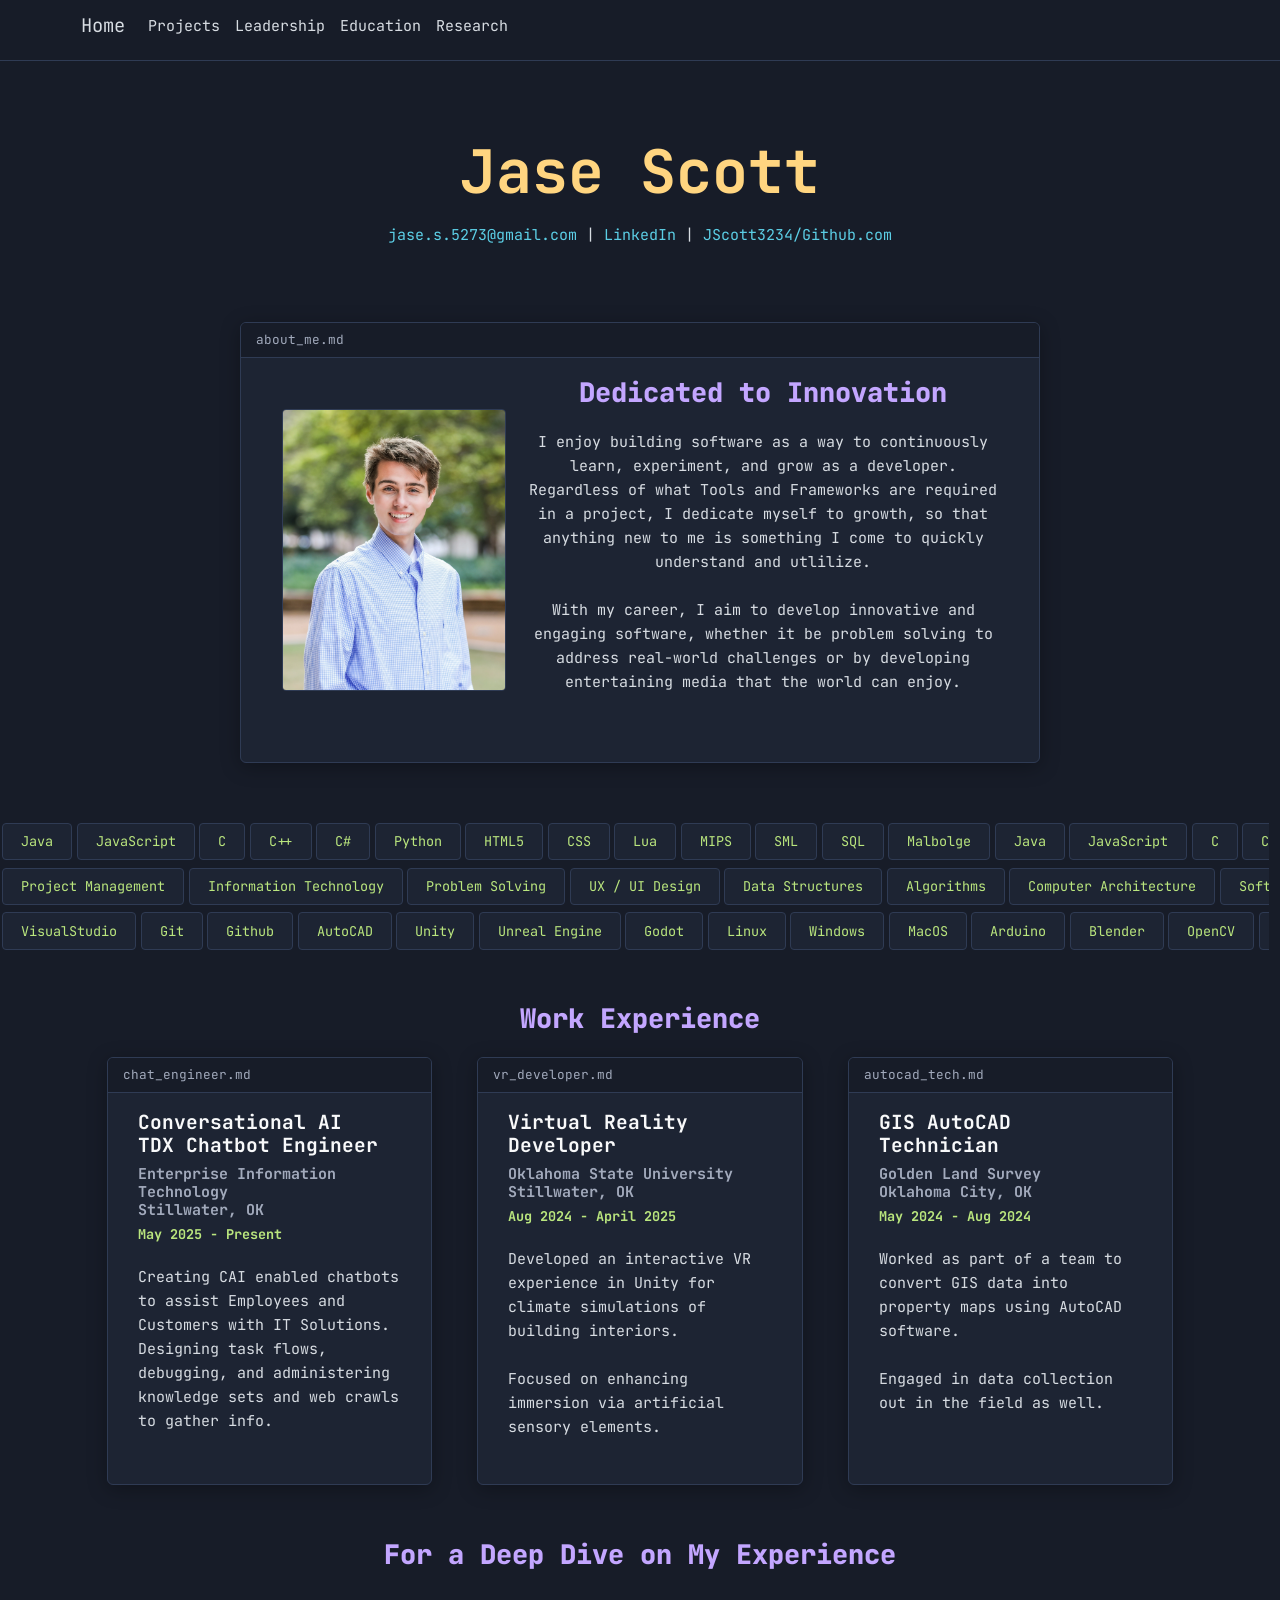
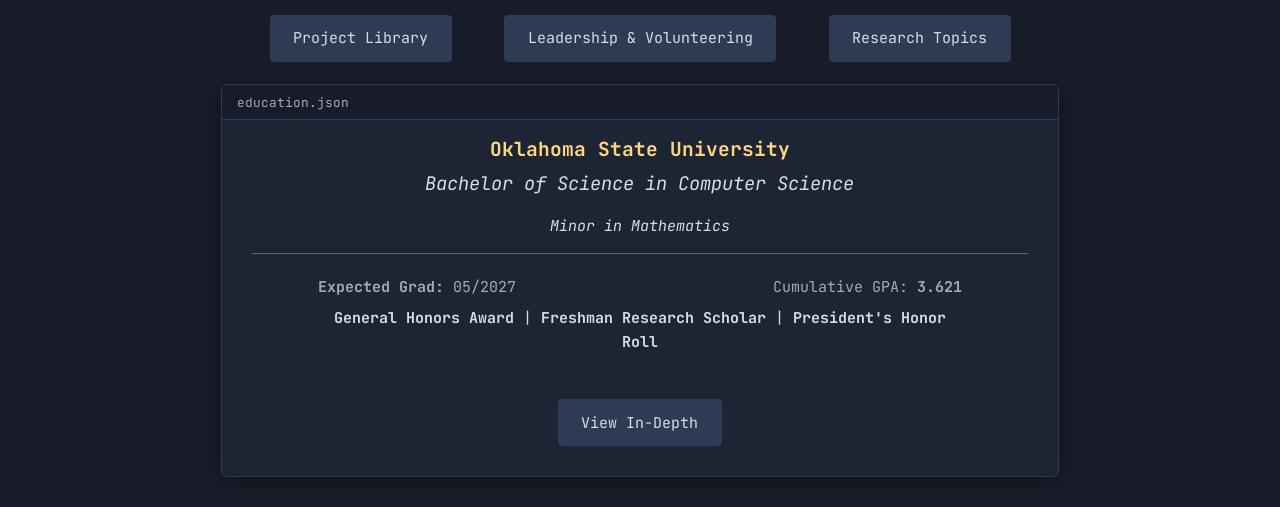
==== commit 7ea01bd5: "Research Page and Images Developed the research page inspired by a different site design. Also added" ====
--- a/index.html
+++ b/index.html
@@ -56,7 +56,7 @@
                 <div class="col-md-8 px-5 ">
                     <div class="row align-items-center personalContainer editor-container" data-tab="about_me.md">
                         <div class="col-md-4 mb-2">
-                            <img src="./images/The_Jase.JPG" alt="Portrait of Jase Scott"
+                            <img src="./images/The_Jase.webp" alt="Portrait of Jase Scott"
                                 class="personalImage img-fluid" />
                         </div>
                         <div class="col-md-8 text-center mb-4">
--- a/css/halcyon.css
+++ b/css/halcyon.css
@@ -341,7 +341,7 @@
     border: 1px solid var(--darkBlue) !important;
     box-shadow: 0 4px 20px rgba(79, 68, 239, 0.15) !important;
     /* Mimicking the club site's bkgd pattern*/
-    background-image: url("../images/arena.jpg");
+    background-image: url("../images/arena.webp");
     background-size: fit-content;
 }
 
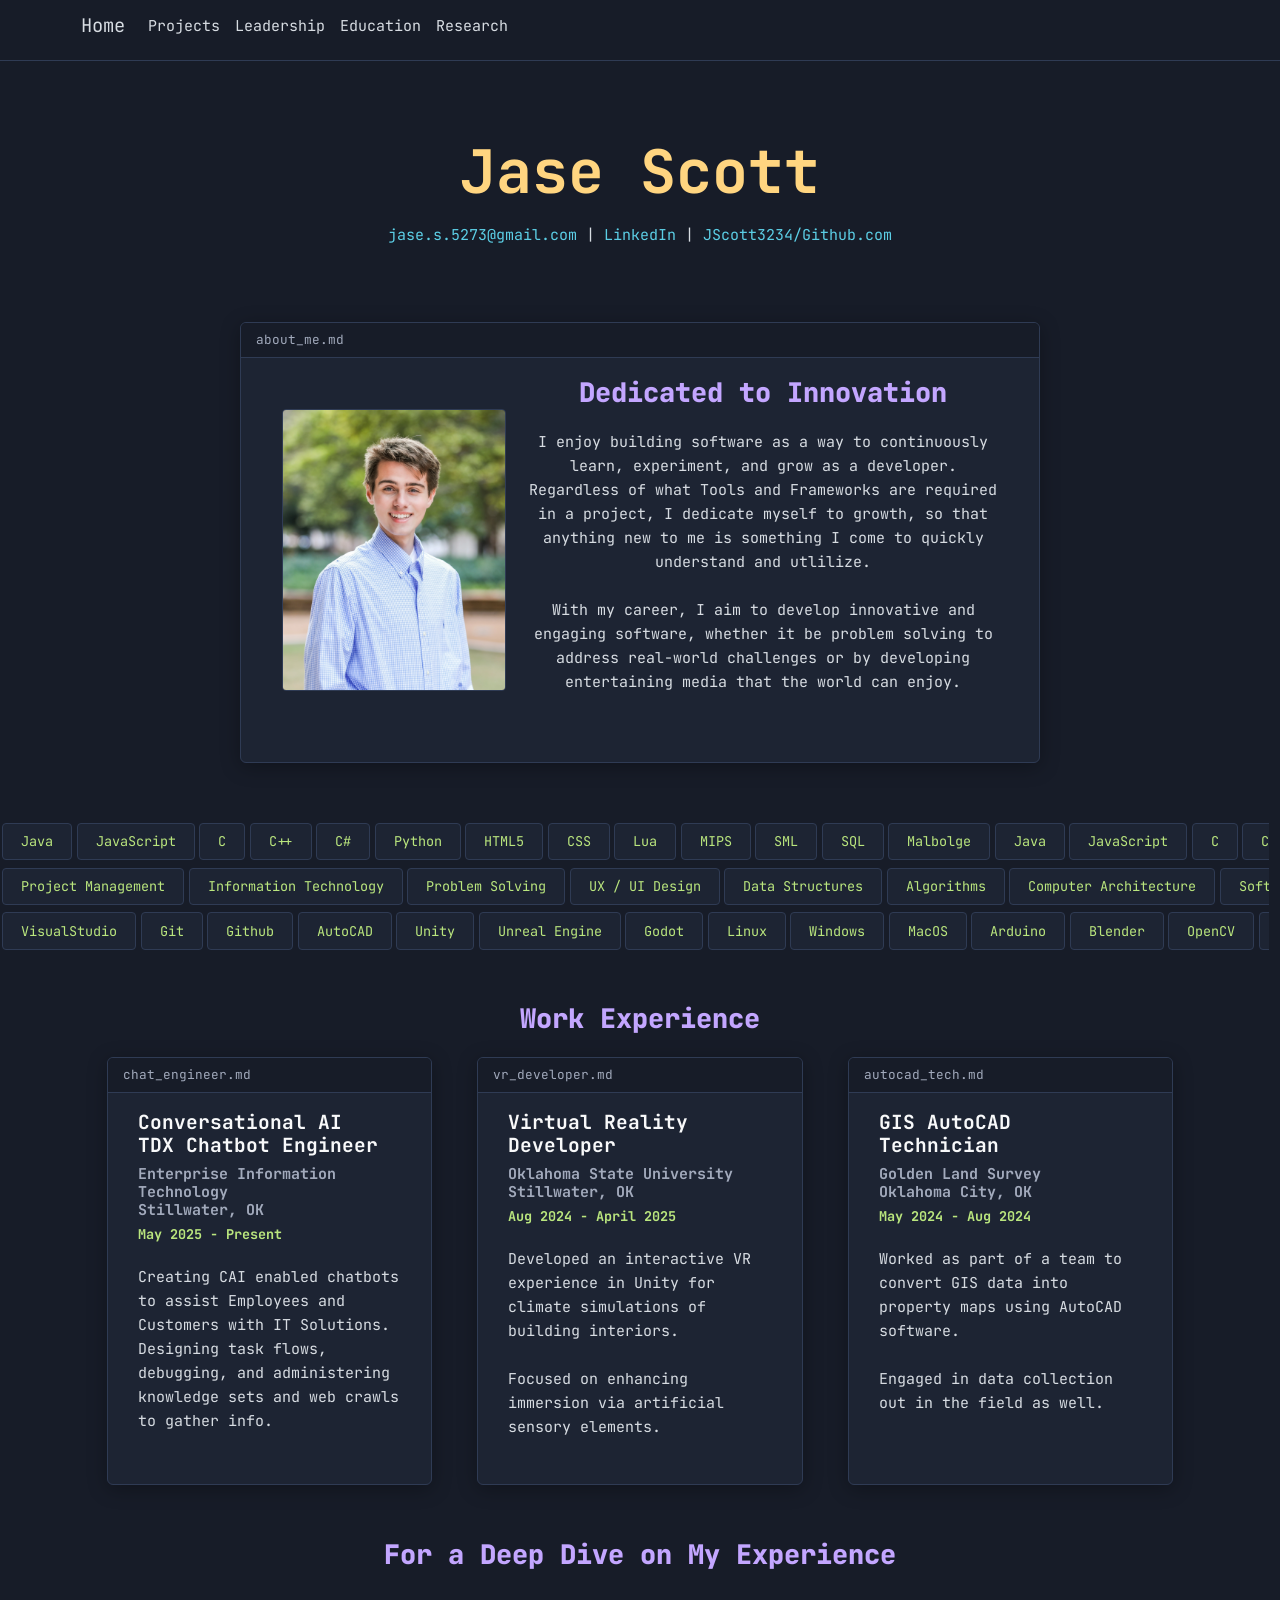
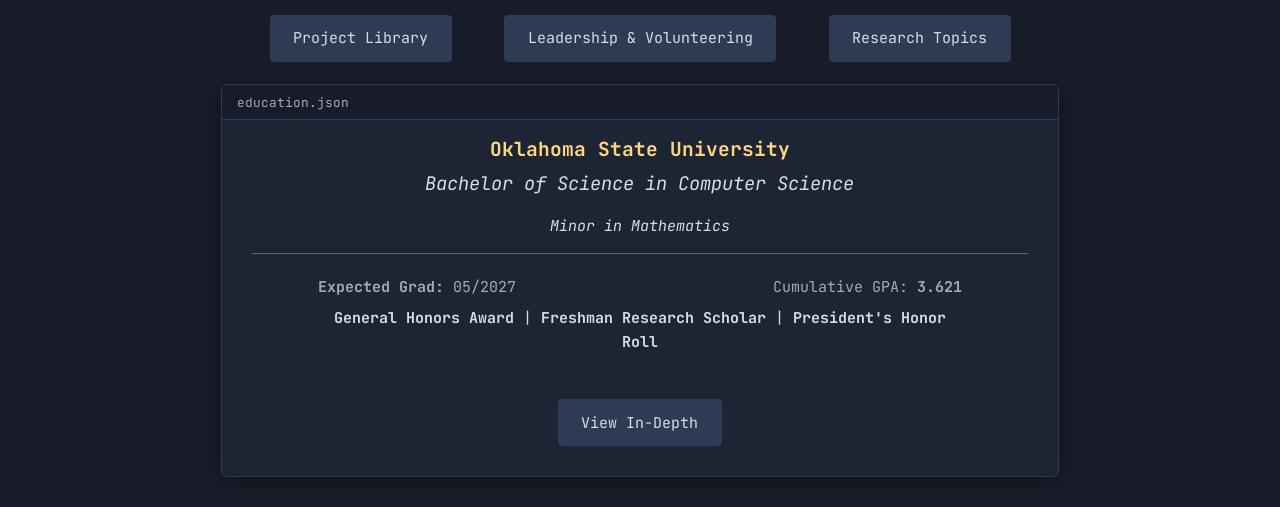
==== commit a8c2bc87: "Image Optimizations Pages load in an appealing time now :)  Just lots of image resizing" ====
--- a/index.html
+++ b/index.html
@@ -56,7 +56,7 @@
                 <div class="col-md-8 px-5 ">
                     <div class="row align-items-center personalContainer editor-container" data-tab="about_me.md">
                         <div class="col-md-4 mb-2">
-                            <img src="./images/The_Jase.webp" alt="Portrait of Jase Scott"
+                            <img src="./images/jase.png" alt="Portrait of Jase Scott"
                                 class="personalImage img-fluid" />
                         </div>
                         <div class="col-md-8 text-center mb-4">
--- a/css/halcyon.css
+++ b/css/halcyon.css
@@ -341,7 +341,7 @@
     border: 1px solid var(--darkBlue) !important;
     box-shadow: 0 4px 20px rgba(79, 68, 239, 0.15) !important;
     /* Mimicking the club site's bkgd pattern*/
-    background-image: url("../images/arena.webp");
+    background-image: url("../images/arena.png");
     background-size: fit-content;
 }
 
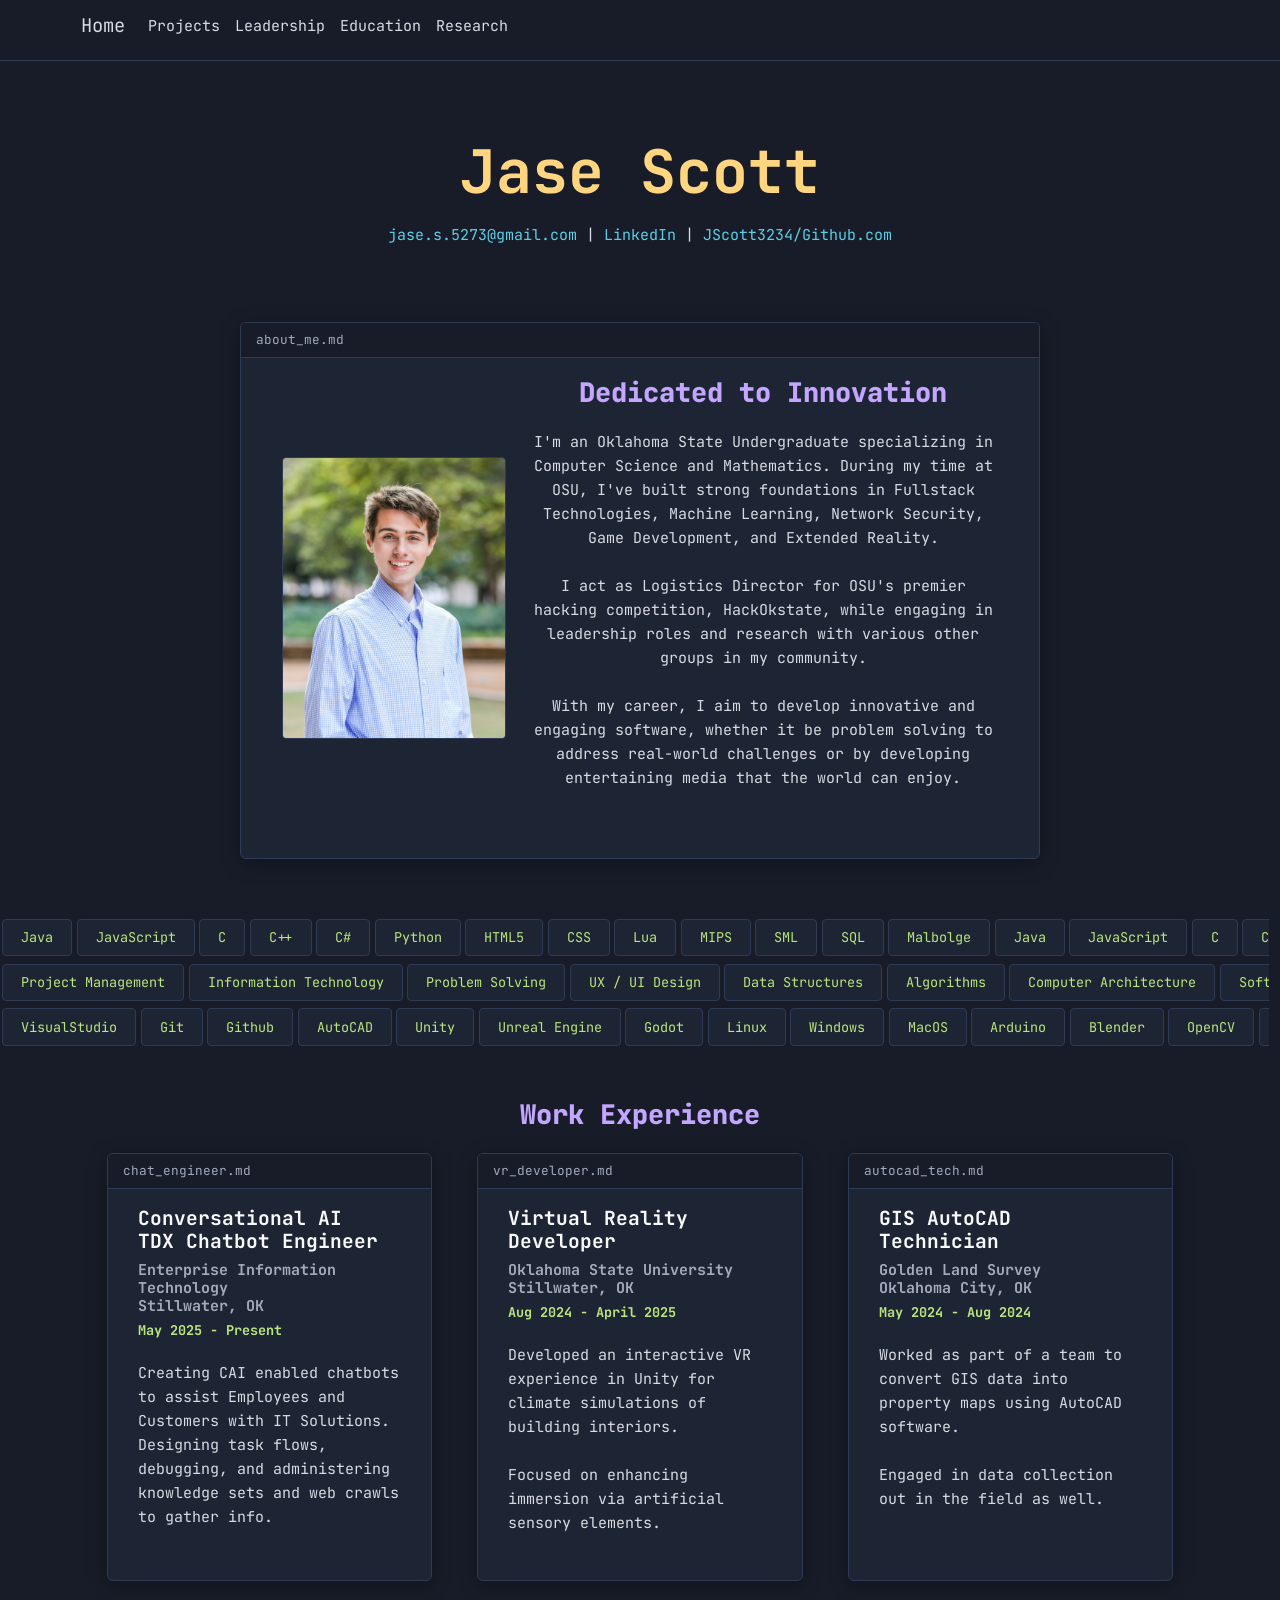
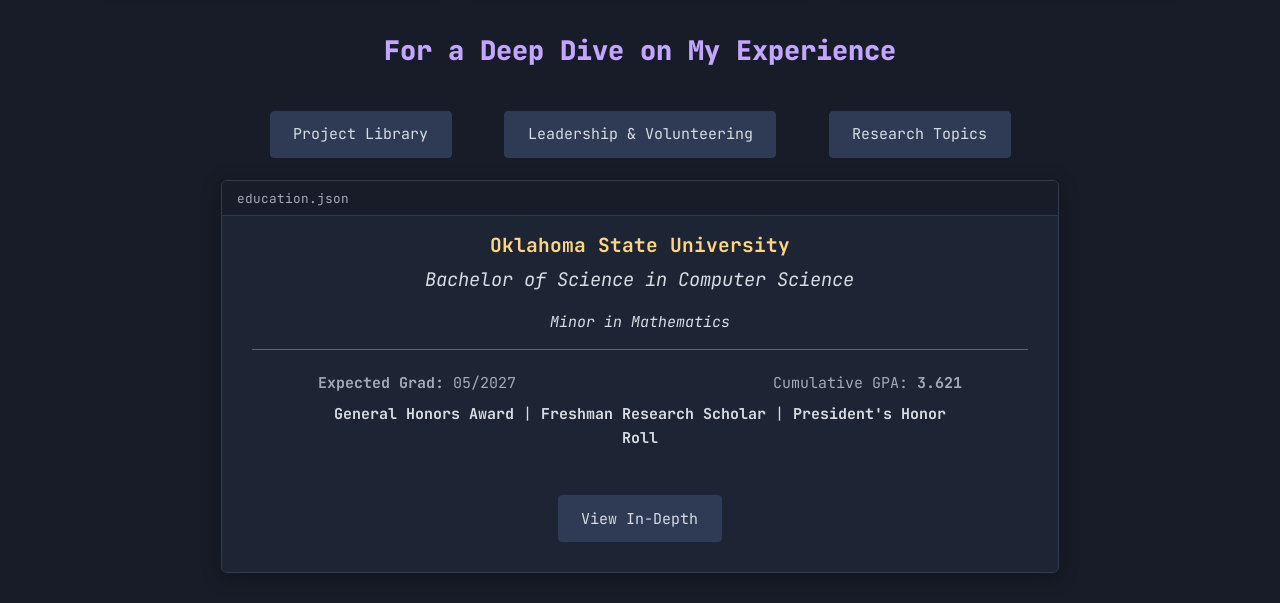
==== commit f936a29c: "Content Fixes and Mobile Screen Optimizations Definitely a 1.0 - everything is developed, and I've f" ====
--- a/index.html
+++ b/index.html
@@ -65,11 +65,16 @@
                                 <!--I love making stuff. Regardless of what Tech Stack, Tools, or Frameworks may be
                                 required, I inherently enjoy the process of development because of what I can learn from
                                 it and experience the satisfaction of the end result.-->
-                                I enjoy building software as a way to continuously learn, experiment, and grow as a developer. 
+                                <!--I enjoy building software as a way to continuously learn, experiment, and grow as a developer. 
                                 Regardless of what Tools and Frameworks are required in a project, I dedicate myself to growth, 
-                                so that anything new to me is something I come to quickly understand and utlilize.
-                                <br />
-                                <br />
+                                so that anything new to me is something I come to quickly understand and utlilize.-->
+
+                                I'm an Oklahoma State Undergraduate specializing in Computer Science and Mathematics. During my time at OSU, I've built 
+                                strong foundations in Fullstack Technologies, Machine Learning, Network Security, Game Development, and Extended Reality.
+                                </br></br>
+                                I act as Logistics Director for OSU's premier hacking competition, HackOkstate, 
+                                while engaging in leadership roles and research with various other groups in my community.
+                                <br /><br />
                                 With my career, I aim to develop innovative and engaging
                                 software, whether it be problem solving to address real-world challenges
                                 or by developing entertaining media that the world can enjoy.
--- a/css/halcyon.css
+++ b/css/halcyon.css
@@ -272,7 +272,7 @@
 
 .projContainer:hover {
     transform: translateY(-4px);
-    box-shadow: 0 8px 25px #056d30;
+    box-shadow: 0 0px 15px var(--yellow);
     /*border: var(--purple);*/
 }
 
@@ -708,4 +708,15 @@
     .proj-carousel {
         padding: 0 1rem;
     }
+}
+
+@media screen and (max-width: 770px) {
+
+    .research{
+        justify-content: center;
+        align-items: center;
+    }
+    .img{
+        margin-bottom: 3rem;
+    }
 }
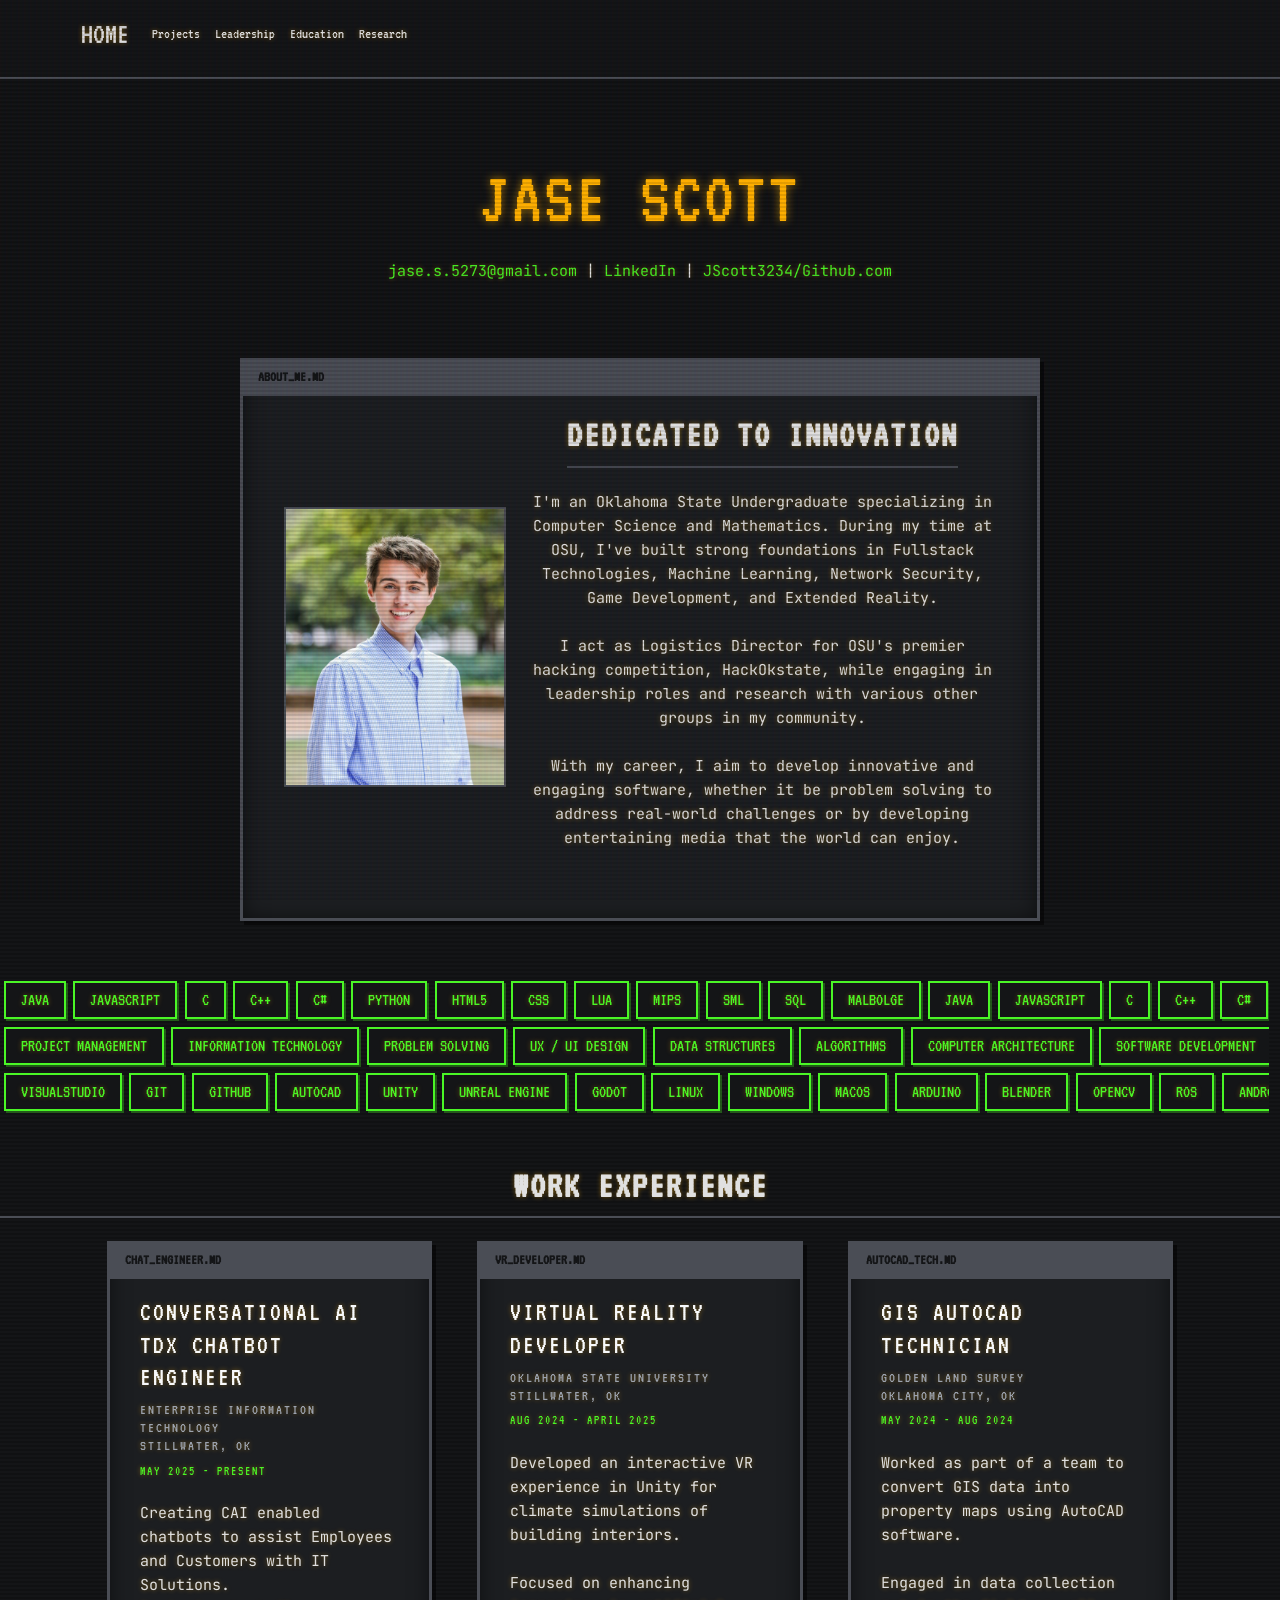
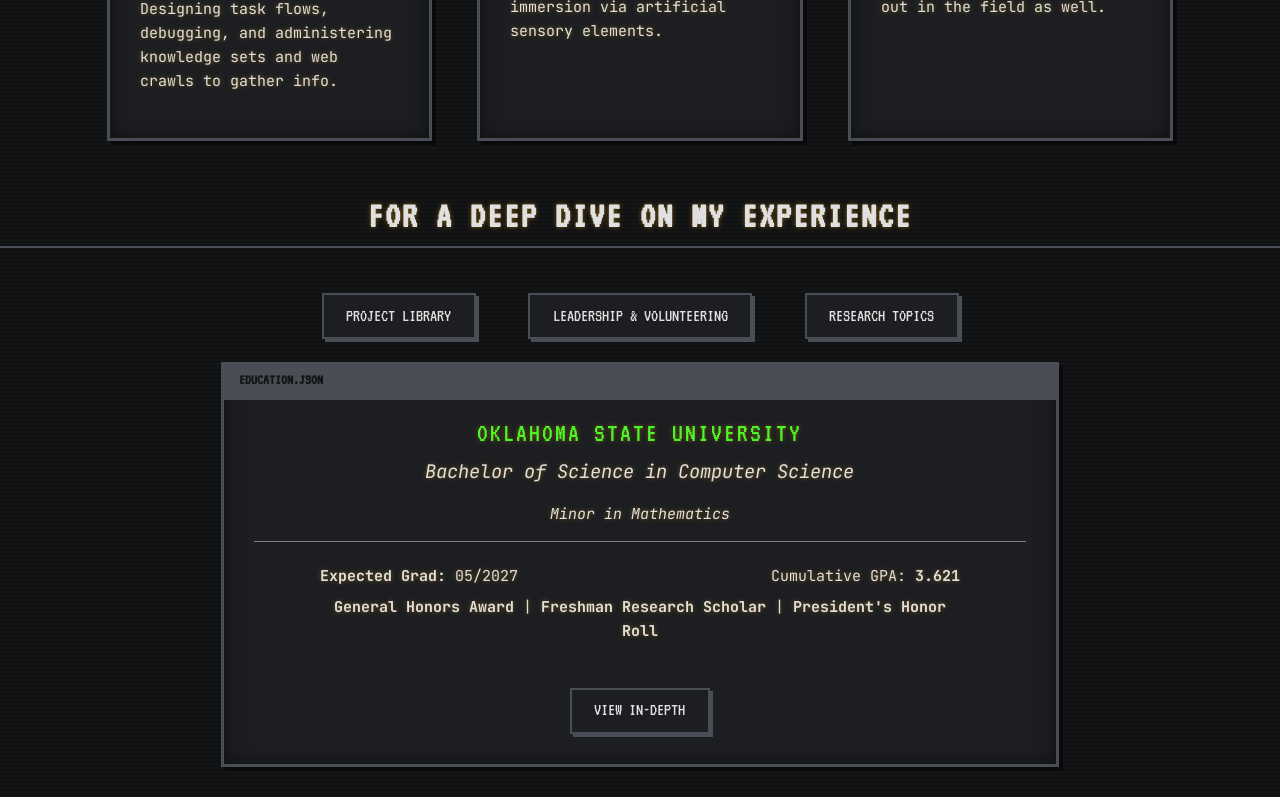
==== commit cc0ee163: "Retro UI Alteration, UX Polish UX updated: project page containers are now draggable with mouse, edu" ====
--- a/index.html
+++ b/index.html
@@ -10,15 +10,16 @@
     <link rel="stylesheet" href="./css/halcyon.css" asp-append-version="true" />
     <link rel="preconnect" href="https://fonts.googleapis.com">
     <link rel="preconnect" href="https://fonts.gstatic.com" crossorigin>
-    <link href="https://fonts.googleapis.com/css2?family=Montserrat:ital,wght@0,100..900;1,100..900&display=swap"
+    <link href="https://fonts.googleapis.com/css2?family=JetBrains+Mono:wght@400;700&family=VT323&display=swap"
         rel="stylesheet">
 </head>
 
 <body>
+    <div class="crt-overlay"></div>
     <header>
-        <nav class="navbar navbar-expand-sm navbar-dark box-shadow pb-3 pt-2" style="background-color: #162957;">
+        <nav class="navbar navbar-expand-sm navbar-dark box-shadow pb-3 pt-2" style="background-color: var(--bg); border-bottom: 2px solid var(--border);">
             <div class="container">
-                <a class="navbar-brand" href="../index.html" style="color: mintcream;">Home</a>
+                <a class="navbar-brand" href="../index.html" style="color: var(--mainText); font-family: 'VT323', monospace; font-size: 2rem; text-transform: uppercase;">Home</a>
             
                 <button class="navbar-toggler" type="button" data-bs-toggle="collapse" data-bs-target="#navbarNav"
                     aria-controls="navbarNav" aria-expanded="false" aria-label="Toggle navigation">
@@ -109,6 +110,18 @@
                     <span class="tickerItem">Python</span>
                     <span class="tickerItem">HTML5</span>
                     <span class="tickerItem">CSS</span>
+                    <span class="tickerItem">Haskell</span>
+                    <span class="tickerItem">Erlang</span>
+                    <span class="tickerItem">SML</span>
+                    <span class="tickerItem">SQL</span>
+                    <span class="tickerItem">Java</span>
+                    <span class="tickerItem">OCAML</span>
+                    <span class="tickerItem">C</span>
+                    <span class="tickerItem">C++</span>
+                    <span class="tickerItem">C#</span>
+                    <span class="tickerItem">Python</span>
+                    <span class="tickerItem">HTML5</span>
+                    <span class="tickerItem">CSS</span>
                     <span class="tickerItem">Lua</span>
                     <span class="tickerItem">MIPS</span>
                     <span class="tickerItem">SML</span>
@@ -125,18 +138,13 @@
                     <span class="tickerItem">MIPS</span>
                     <span class="tickerItem">SML</span>
                     <span class="tickerItem">SQL</span>
-                    <span class="tickerItem">Java</span>
-                    <span class="tickerItem">JavaScript</span>
-                    <span class="tickerItem">C</span>
-                    <span class="tickerItem">C++</span>
-                    <span class="tickerItem">C#</span>
-                    <span class="tickerItem">Python</span>
-                    <span class="tickerItem">HTML5</span>
+                    <span class="tickerItem">Erlang</span>
                     <span class="tickerItem">CSS</span>
                     <span class="tickerItem">Lua</span>
                     <span class="tickerItem">MIPS</span>
                     <span class="tickerItem">SML</span>
                     <span class="tickerItem">SQL</span>
+                    <span class="tickerItem">Erlang</span>
                 </div>
 
                 <div class="skillsTicker">
--- a/css/halcyon.css
+++ b/css/halcyon.css
@@ -2,34 +2,61 @@
 
 
 :root {
-    /* Halcyon Color Palette - thank you Brittany Chiang */
-    --bg: #171c28;
-    --card: #1d2433;
-    --border: #2f3b54;
-    --mainText: #d7dce2;
-    --secondaryText: #a2aabc;
-    --cyan: #5ccfe6;
-    --purple: #c3a6ff;
-    --yellow: #ffd580;
-    --green: #bae67e;
-    --orange: #ffae57;
+    /* Cassette Futurism Palette - Neutral Base with Retro Accents */
+    --bg: #141517;
+    /* Dark hardware casing */
+    --card: #1c1e21;
+    /* Slightly lighter panel */
+    --border: #4a4d55;
+    /* Neutral chunky border */
+    --mainText: #e0e0e0;
+    /* Off-white for readability and neutral image pairing */
+    --secondaryText: #9ca3af;
+
+    /* Retro Terminal Accents */
+    --blue: #2679f6;
+    --rust: #d27d2d;
+    --amber: #ffb000;
+    --green: #4af626;
+    --bloodorange: #ff5500;
 
     /* Accents */
-    --red: #ef4444;
-    --lightRed: #fca5a5;
-    --lightBlue: #60a5fa;
-    --darkBlue: #3b82f6;
-    --lightOrange: #fdba74;
-    --darkOrange: #fb923c;
+    --red: #d32f2f;
+    --lightRed: #ef5350;
+    --lightBlue: #4af626;
+    --darkBlue: #2e7d32;
+    --lightOrange: #ff9800;
+    --darkOrange: #e65100;
+
+    --glow: 0 0 5px rgba(255, 176, 0, 0.4);
 }
 
 html,
 body {
     background-color: var(--bg);
-    color: var(--secondaryText);
+    color: var(--mainText);
     font-family: 'JetBrains Mono', monospace;
     font-size: 15px;
-    /*padding-bottom: 2.5rem;*/
+    text-shadow: var(--glow);
+    /* CRT subtle noise background */
+    background-image: repeating-linear-gradient(0deg,
+            transparent,
+            transparent 2px,
+            rgba(0, 0, 0, 0.2) 2px,
+            rgba(0, 0, 0, 0.2) 4px);
+}
+
+.crt-overlay {
+    position: fixed;
+    top: 0;
+    left: 0;
+    width: 100vw;
+    height: 100vh;
+    background: linear-gradient(rgba(18, 16, 16, 0) 50%, rgba(0, 0, 0, 0.15) 50%), linear-gradient(90deg, rgba(255, 0, 0, 0.03), rgba(0, 255, 0, 0.01), rgba(0, 0, 255, 0.03));
+    background-size: 100% 4px, 6px 100%;
+    z-index: 9999;
+    pointer-events: none;
+    opacity: 0.7;
 }
 
 h1,
@@ -38,31 +65,38 @@
 h4,
 h5,
 h6 {
-    font-weight: 700;
+    font-family: 'VT323', monospace;
+    font-weight: 400;
+    text-transform: uppercase;
+    letter-spacing: 2px;
 }
 
 h1 {
-    font-size: 4rem;
-    color: var(--yellow);
+    font-size: 5rem;
+    color: var(--amber);
     padding-top: 3rem;
     margin-bottom: 1rem;
+    text-shadow: 0 0 10px rgba(255, 176, 0, 0.6);
 }
 
 @media (max-width: 768px) {
     h1 {
-        font-size: 2.5rem;
+        font-size: 3rem;
     }
 }
 
 h2 {
+    font-size: 2.5rem;
+    color: var(--mainText);
+    margin-bottom: 1.5rem;
+    border-bottom: 2px solid var(--border);
+    display: inline-block;
+    padding-bottom: 0.5rem;
+}
+
+h3 {
     font-size: 1.8rem;
-    color: var(--purple);
-    margin-bottom: 1.5rem;
-}
-
-h3 {
-    font-size: 1.3rem;
-    color: var(--yellow);
+    color: var(--green);
 }
 
 p {
@@ -71,13 +105,13 @@
 }
 
 a {
-    color: var(--orange);
+    color: var(--bloodorange);
     text-decoration: none;
     transition: color 0.2s;
 }
 
 a:hover {
-    color: var(--yellow);
+    color: var(--amber);
     text-decoration: underline;
 }
 
@@ -90,10 +124,11 @@
 .navbar-brand,
 .nav-link {
     color: var(--mainText) !important;
+    font-family: 'VT323'
 }
 
 .nav-link:hover {
-    color: var(--orange) !important;
+    color: var(--bloodorange) !important;
 }
 
 /* Mobile dropdown panel */
@@ -109,18 +144,19 @@
 /* Editor Container - made to look like a tab window */
 .editor-container {
     background-color: var(--card);
-    border: 1px solid var(--border);
-    border-radius: 6px;
+    border: 3px solid var(--border);
+    border-radius: 0;
     position: relative;
     padding: 3.5rem 2rem 2rem 2rem;
-    box-shadow: 0 4px 20px rgba(0, 0, 0, 0.3);
+    box-shadow: inset 0 0 20px rgba(0, 0, 0, 0.5), 4px 4px 0 rgba(0, 0, 0, 0.5);
     margin-bottom: 2rem;
     transition: transform 0.2s ease, box-shadow 0.2s ease;
 }
 
-.editor-container:hover {
-    transform: translateY(-4px);
-    box-shadow: 0 8px 30px rgba(0, 0, 0, 0.4);
+.hover-container:hover {
+    transform: translate(-2px, -2px);
+    box-shadow: inset 0 0 20px rgba(0, 0, 0, 0.5), 6px 6px 0 rgba(255, 176, 0, 0.4);
+    /* Amber hover shadow */
 }
 
 .editor-container::before {
@@ -130,15 +166,18 @@
     left: 0;
     right: 0;
     height: 35px;
-    background-color: var(--bg);
-    border-bottom: 1px solid var(--border);
-    border-radius: 5px 5px 0 0;
+    background-color: var(--border);
+    border-bottom: 3px solid var(--border);
+    border-radius: 0;
     display: flex;
     align-items: center;
     padding-left: 15px;
-    color: var(--secondaryText);
-    font-size: 0.85rem;
-    font-family: 'JetBrains Mono', monospace;
+    color: var(--bg);
+    font-size: 1rem;
+    font-weight: bold;
+    font-family: 'VT323', monospace;
+    text-transform: uppercase;
+    text-shadow: none;
 }
 
 /* Index Page */
@@ -153,14 +192,15 @@
 }
 
 .contactInfo a {
-    color: var(--cyan);
+    color: var(--green);
 }
 
 .personalImage {
-    border-radius: 4px;
-    border: 1px solid var(--border);
+    border-radius: 0;
+    border: 2px solid var(--border);
     max-width: 100%;
     height: auto;
+    /* Removed the heavy sepia filter so images look natural */
 }
 
 /* Work Experience */
@@ -185,22 +225,29 @@
 button,
 .btn-dark,
 .btn-primary {
-    background-color: var(--border);
+    background-color: var(--card);
     color: var(--mainText);
-    font-family: 'JetBrains Mono', monospace;
-    border: 1px solid var(--border);
-    border-radius: 4px;
-    padding: 0.75rem 1.5rem;
-    /*transition: all 0.2s;*/
+    font-family: 'VT323', monospace;
+    font-size: 1.2rem;
+    text-transform: uppercase;
+    border: 2px solid var(--border);
+    border-radius: 0;
+    padding: 0.5rem 1.5rem;
     cursor: pointer;
+    box-shadow: 3px 3px 0 var(--border);
+    transition: all 0.1s;
+    text-shadow: none;
 }
 
 button:hover,
 .btn-dark:hover,
 .btn-primary:hover {
-    background-color: var(--orange);
-    color: #1d2433;
-    border: var(--orange);
+    background-color: var(--amber);
+    /* Amber accent on hover */
+    color: var(--bg);
+    border-color: var(--amber);
+    box-shadow: 1px 1px 0 var(--amber);
+    transform: translate(2px, 2px);
 }
 
 /* Marquees (feels weird to call them tickers) */
@@ -232,13 +279,16 @@
 
 .tickerItem {
     display: inline-block;
-    margin: 0 0.15rem;
-    padding: 0.5rem 1.2rem;
-    background: var(--card);
-    border: 1px solid var(--border);
-    border-radius: 4px;
+    margin: 0 0.25rem;
+    padding: 0.25rem 1rem;
+    background: var(--bg);
+    border: 2px solid var(--green);
+    border-radius: 0;
     color: var(--green);
-    font-size: 0.9rem;
+    font-family: 'VT323', monospace;
+    font-size: 1.2rem;
+    text-transform: uppercase;
+    box-shadow: 2px 2px 0 rgba(74, 246, 38, 0.3);
 }
 
 @keyframes ticker {
@@ -265,15 +315,14 @@
 .projContainer {
     background-color: var(--card);
     border: 1px solid var(--border);
-    border-radius: 6px;
     overflow: hidden;
-    transition: transform 0.2s ease, box-shadow 0.2s ease;
+    transition: box-shadow 0.2s ease;
 }
 
 .projContainer:hover {
-    transform: translateY(-4px);
-    box-shadow: 0 0px 15px var(--yellow);
-    /*border: var(--purple);*/
+    /*transform: translateY(-4px);*/
+    box-shadow: 0 0px 15px var(--amber);
+    border: 1px solid var(--rust);
 }
 
 .projContainer .card-body {
@@ -282,7 +331,7 @@
 }
 
 .projContainer .card-title {
-    color: var(--cyan);
+    color: var(--green);
     font-weight: bold;
     margin-bottom: 1rem;
 }
@@ -292,13 +341,17 @@
     font-size: 0.9rem;
 }
 
-.orange {
-    color: var(--orange);
+.projContainer .card-subtitle {
+    color: var(--amber);
+}
+
+.bloodorange {
+    color: var(--bloodorange);
 }
 
 /* Footer */
 .footer {
-    background-color: var(--yellow);
+    background-color: var(--amber);
     color: #171c28;
     text-align: center;
     padding: 0.4rem;
@@ -332,13 +385,13 @@
 }
 
 .footer a:hover {
-    color: var(--purple);
+    color: var(--rust);
     text-decoration: none;
 }
 
 /* Leadership Custom Sections */
 .thunderContainer {
-    border: 1px solid var(--darkBlue) !important;
+    border: 1px solid var(--blue) !important;
     box-shadow: 0 4px 20px rgba(79, 68, 239, 0.15) !important;
     /* Mimicking the club site's bkgd pattern*/
     background-image: url("../images/arena.png");
@@ -346,12 +399,11 @@
 }
 
 .thunderContainer::before {
-    border-bottom: 1px solid var(--darkBlue) !important;
-    color: var(--darkBlue) !important;
+    border-bottom: 1px solid var(--blue) !important;
 }
 
 .thunderTitle a {
-    color: var(--darkBlue) !important;
+    color: var(--green) !important;
 }
 
 .thunderBody {
@@ -361,7 +413,7 @@
 }
 
 .thunderAccent {
-    color: var(--darkBlue) !important;
+    color: var(--bloodorange) !important;
     font-size: 0.9rem;
     margin-bottom: 1.5rem;
 }
@@ -376,7 +428,6 @@
 
 .vgdcContainer::before {
     border-bottom: 1px solid var(--red) !important;
-    color: var(--red) !important;
 }
 
 .vgdcTitle a {
@@ -390,13 +441,13 @@
 }
 
 .vgdcAccent {
-    color: var(--lightRed) !important;
+    color: var(--bloodorange) !important;
     font-size: 0.9rem;
     margin-bottom: 1.5rem;
 }
 
 .hackokContainer {
-    border: 1px solid var(--orange) !important;
+    border: 1px solid var(--bloodorange) !important;
     box-shadow: 0 4px 20px rgba(249, 115, 22, 0.15) !important;
     background-image: url("../images/pcb.jpg");
     background-size: cover;
@@ -404,8 +455,7 @@
 }
 
 .hackokContainer::before {
-    border-bottom: 1px solid var(--orange) !important;
-    color: var(--orange) !important;
+    border-bottom: 1px solid var(--bloodorange) !important;
 }
 
 .hackokTitle a {
@@ -425,29 +475,28 @@
 }
 
 .acmContainer {
-    border: 1px solid var(--darkBlue) !important;
+    border: 1px solid var(--blue) !important;
     box-shadow: 0 4px 20px rgba(59, 130, 246, 0.15) !important;
     background-image: url("../images/ide.png");
     background-size: cover;
 }
 
 .acmContainer::before {
-    border-bottom: 1px solid var(--darkBlue) !important;
-    color: var(--darkBlue) !important;
+    border-bottom: 1px solid var(--blue) !important;
 }
 
 .acmTitle a {
-    color: var(--lightBlue) !important;
+    color: var(--green) !important;
 }
 
 .acmBody {
     background-color: var(--card);
-    border: 3px solid var(--lightBlue);
+    border: 3px solid var(--blue);
     border-radius: 6px;
 }
 
 .acmAccent {
-    color: var(--lightBlue) !important;
+    color: var(--bloodorange) !important;
     font-size: 0.9rem;
     margin-bottom: 1.5rem;
 }
@@ -458,6 +507,9 @@
     position: relative;
     max-width: 1200px;
     margin: 100px auto;
+    display: grid;
+    grid-template-columns: 1fr 1fr;
+    align-items: start;
 }
 
 @keyframes moveline {
@@ -483,7 +535,7 @@
 }
 
 .timelineContainer {
-    width: 45%;
+    width: 100%;
     position: relative;
     animation: drop 1s linear forwards;
     opacity: 0;
@@ -495,23 +547,23 @@
 }
 
 .timelineContainer:nth-child(2) {
-    animation-delay: 1s;
+    animation-delay: 0.5s;
 }
 
 .timelineContainer:nth-child(3) {
-    animation-delay: 2s;
+    animation-delay: 1.5s;
 }
 
 .timelineContainer:nth-child(4) {
+    animation-delay: 1.7s;
+}
+
+.timelineContainer:nth-child(5) {
     animation-delay: 3s;
 }
 
-.timelineContainer:nth-child(5) {
-    animation-delay: 4s;
-}
-
 .timelineContainer:nth-child(6) {
-    animation-delay: 5s;
+    animation-delay: 3.2s;
 }
 
 .left {
@@ -519,7 +571,7 @@
 }
 
 .right {
-    left: 55%;
+    left: 0;
 }
 
 /* Drawing the Line */
@@ -540,7 +592,7 @@
 .timelineContainer {
     position: relative;
     background-color: inherit;
-    width: 50%;
+    width: 100%;
 }
 
 /* The circles on the timeline */
@@ -564,7 +616,8 @@
 
 .right {
     padding: 0px 0px 20px 40px;
-    left: 50%;
+    left: 0;
+    margin-top: 50px;
 }
 
 /* arrows to the left container (pointing right) */
@@ -600,6 +653,10 @@
 @media screen and (max-width: 600px) {
 
     /* Place the timelime to the left */
+    .timeline {
+        display: block;
+    }
+
     .timeline::after {
         left: 31px;
     }
@@ -632,6 +689,7 @@
     /* Make all right containers behave like the left ones */
     .right {
         left: 0%;
+        margin-top: 0;
     }
 }
 
@@ -659,6 +717,12 @@
     scrollbar-color: var(--border) var(--bg);
     /* Firefox */
     padding: 1rem 0 2rem 0;
+    cursor: grab;
+}
+
+.proj-carousel-track.active {
+    cursor: grabbing;
+    user-select: none;
 }
 
 .proj-carousel-track::-webkit-scrollbar {
@@ -712,11 +776,12 @@
 
 @media screen and (max-width: 770px) {
 
-    .research{
+    .research {
         justify-content: center;
         align-items: center;
     }
-    .img{
+
+    .img {
         margin-bottom: 3rem;
     }
 }
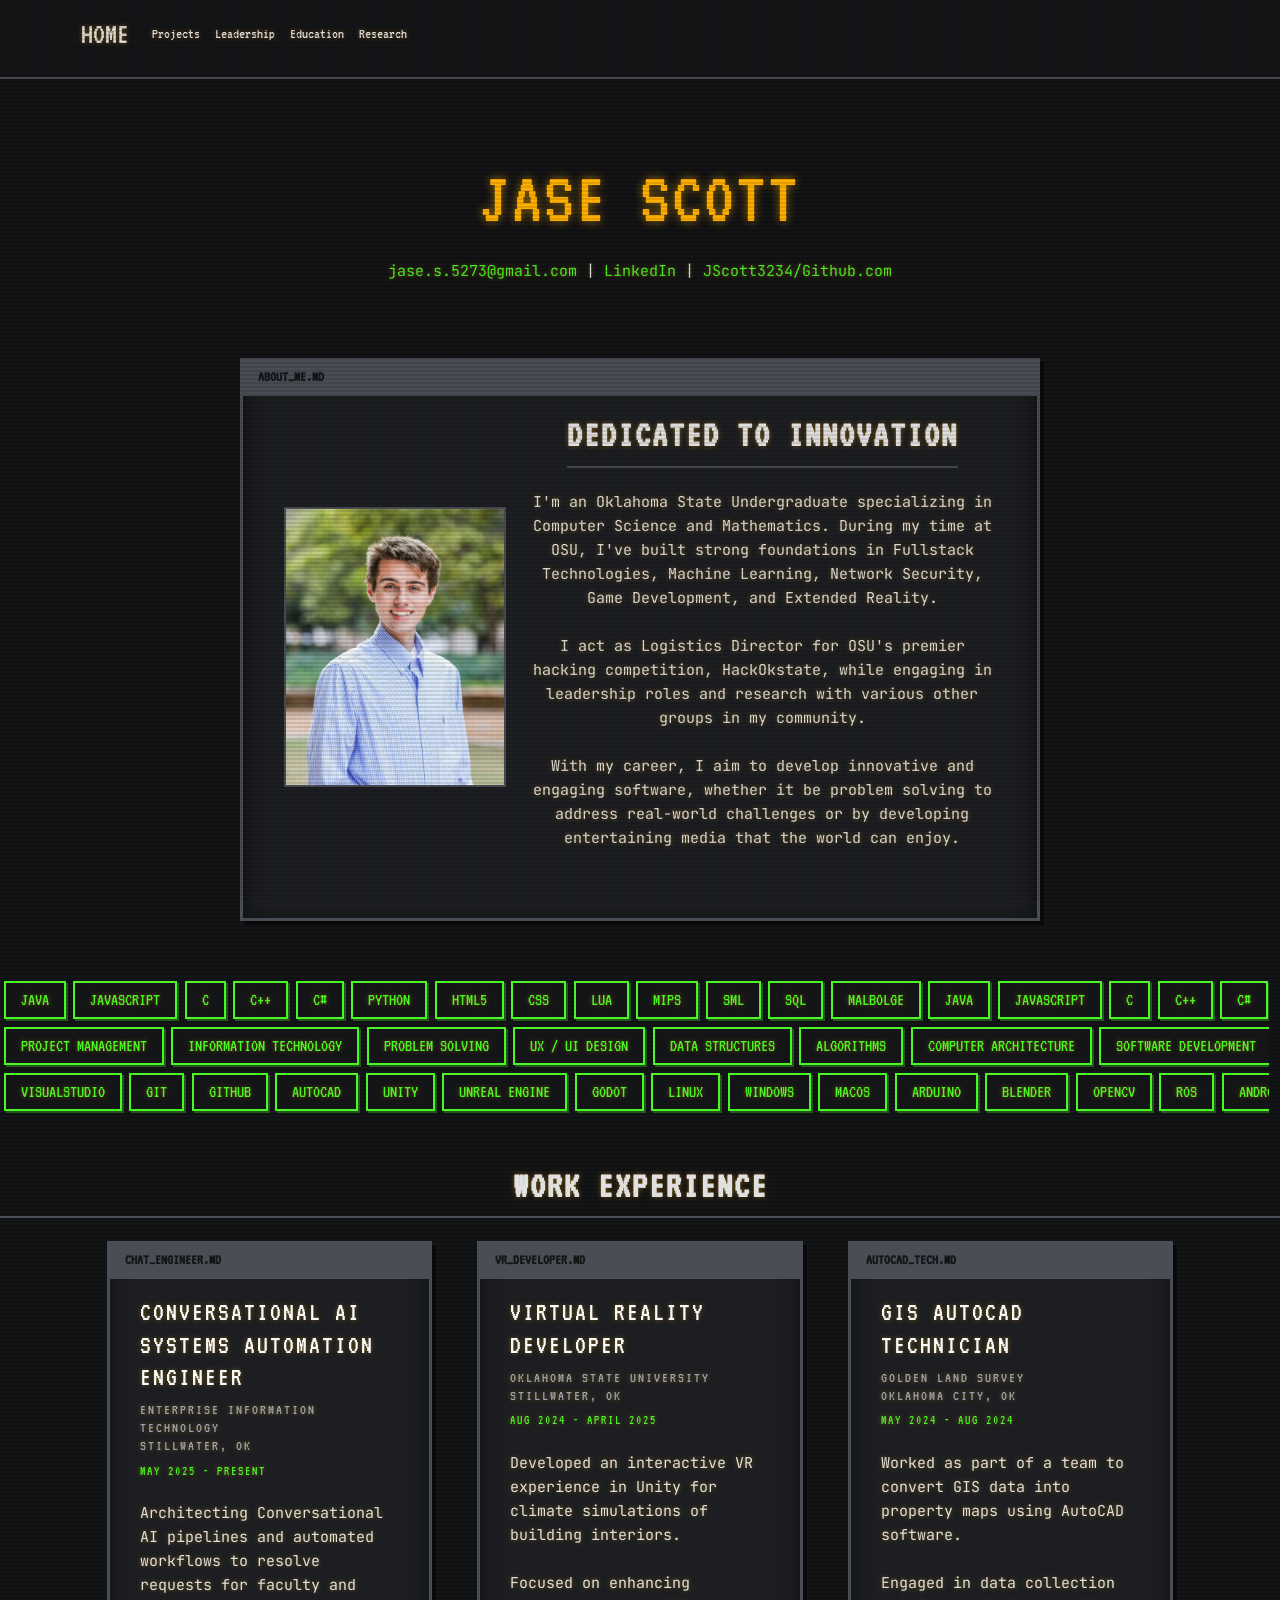
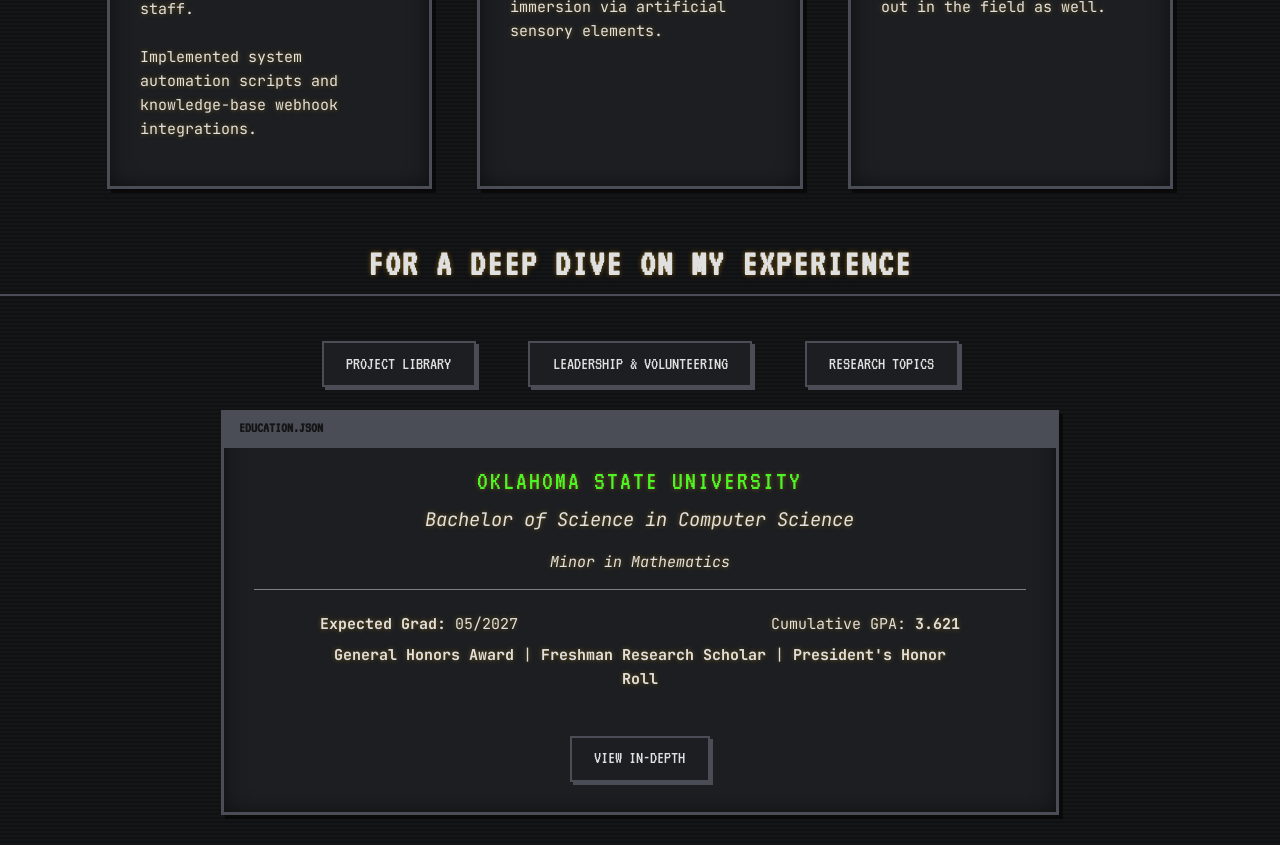
==== commit 8b3e2b0e: "Info Tweaks fixing some discrepancies in info" ====
--- a/index.html
+++ b/index.html
@@ -224,11 +224,11 @@
                 <h2 class="text-center"><strong>Work Experience</strong></h2>
 
                 <div class="col-10 col-md-3 workCard editor-container" data-tab="chat_engineer.md">
-                    <h3 class="text-light">Conversational AI</br>TDX Chatbot Engineer</h3>
+                    <h3 class="text-light">Conversational AI</br>Systems Automation Engineer</h3>
                     <h4>Enterprise Information Technology </br> Stillwater, OK</h4>
                     <h5>May 2025 - Present</h5>
-                    <p>Creating CAI enabled chatbots to assist Employees and Customers with IT Solutions. </br>
-                        Designing task flows, debugging, and administering knowledge sets and web crawls to gather info.
+                    <p>Architecting Conversational AI pipelines and automated workflows to resolve requests for faculty and staff. </br></br>
+                        Implemented system automation scripts and knowledge-base webhook integrations.
                     </p>
                 </div>
 
